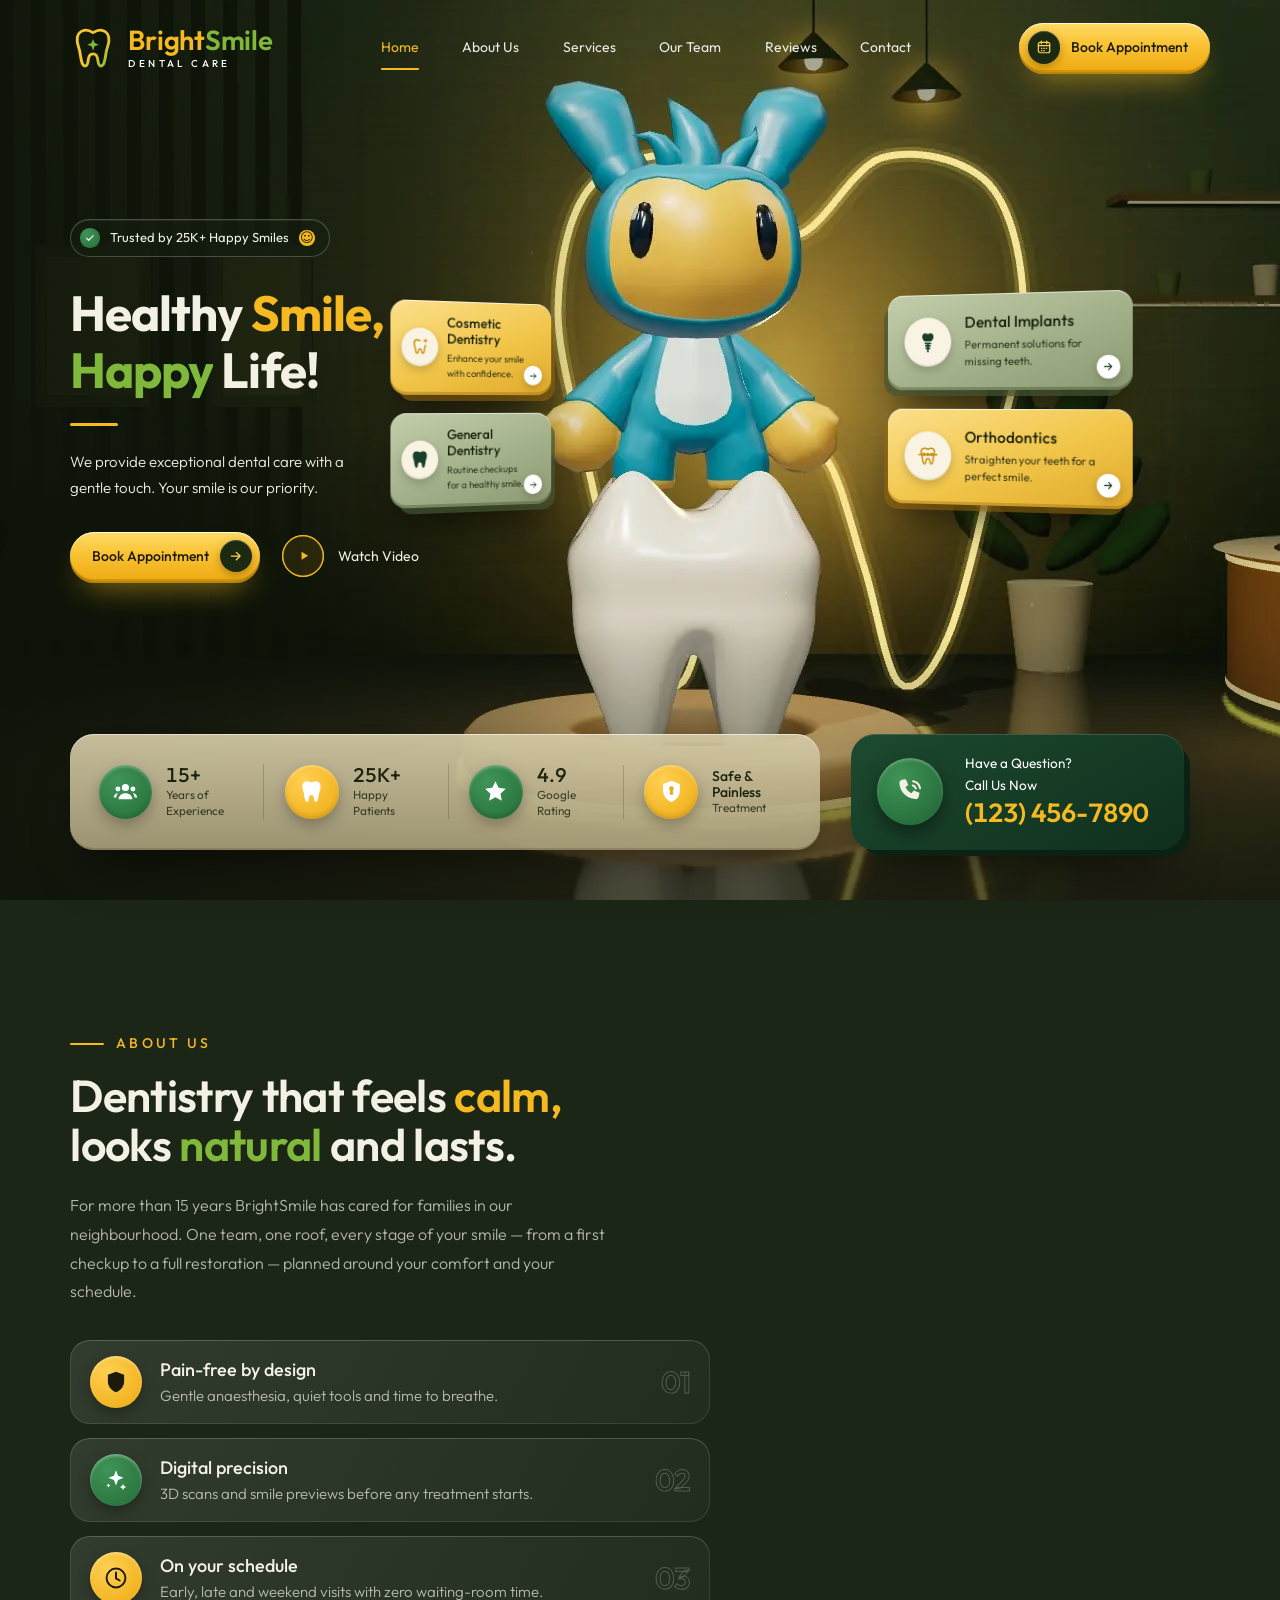
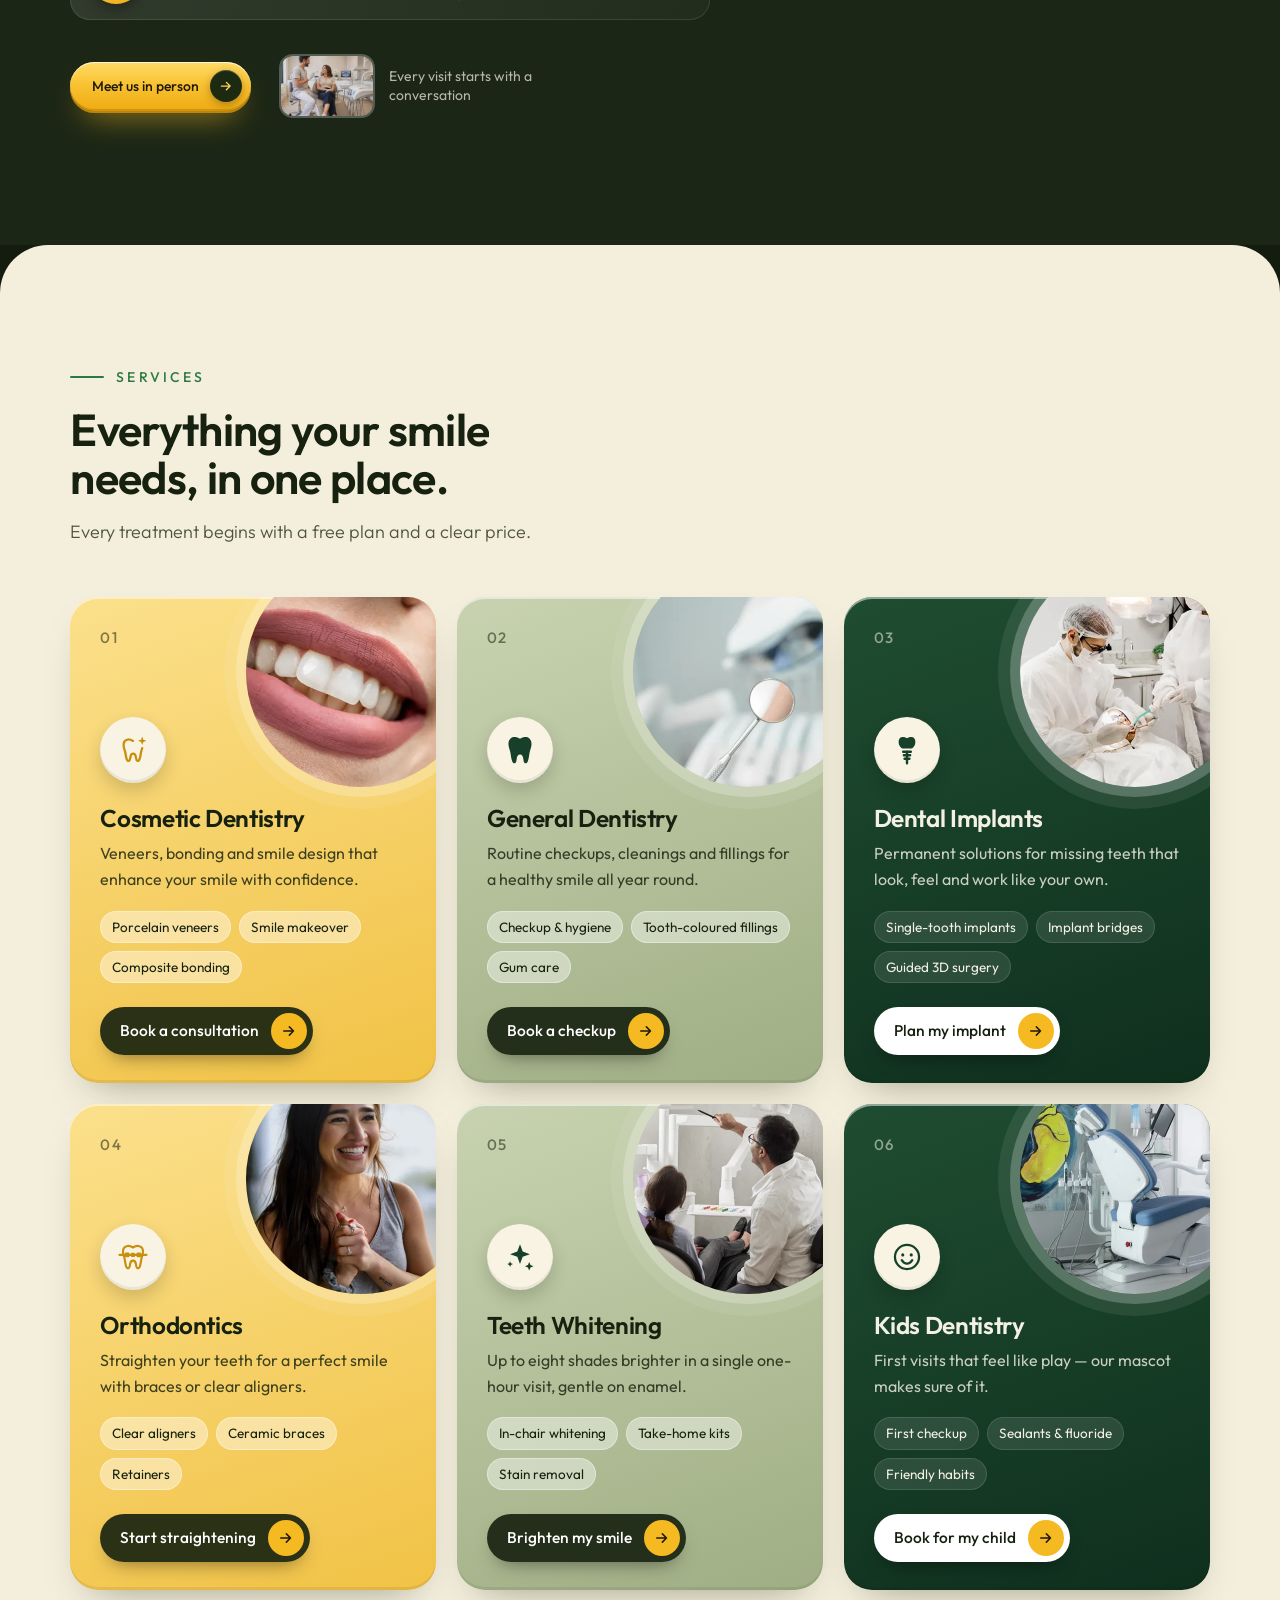
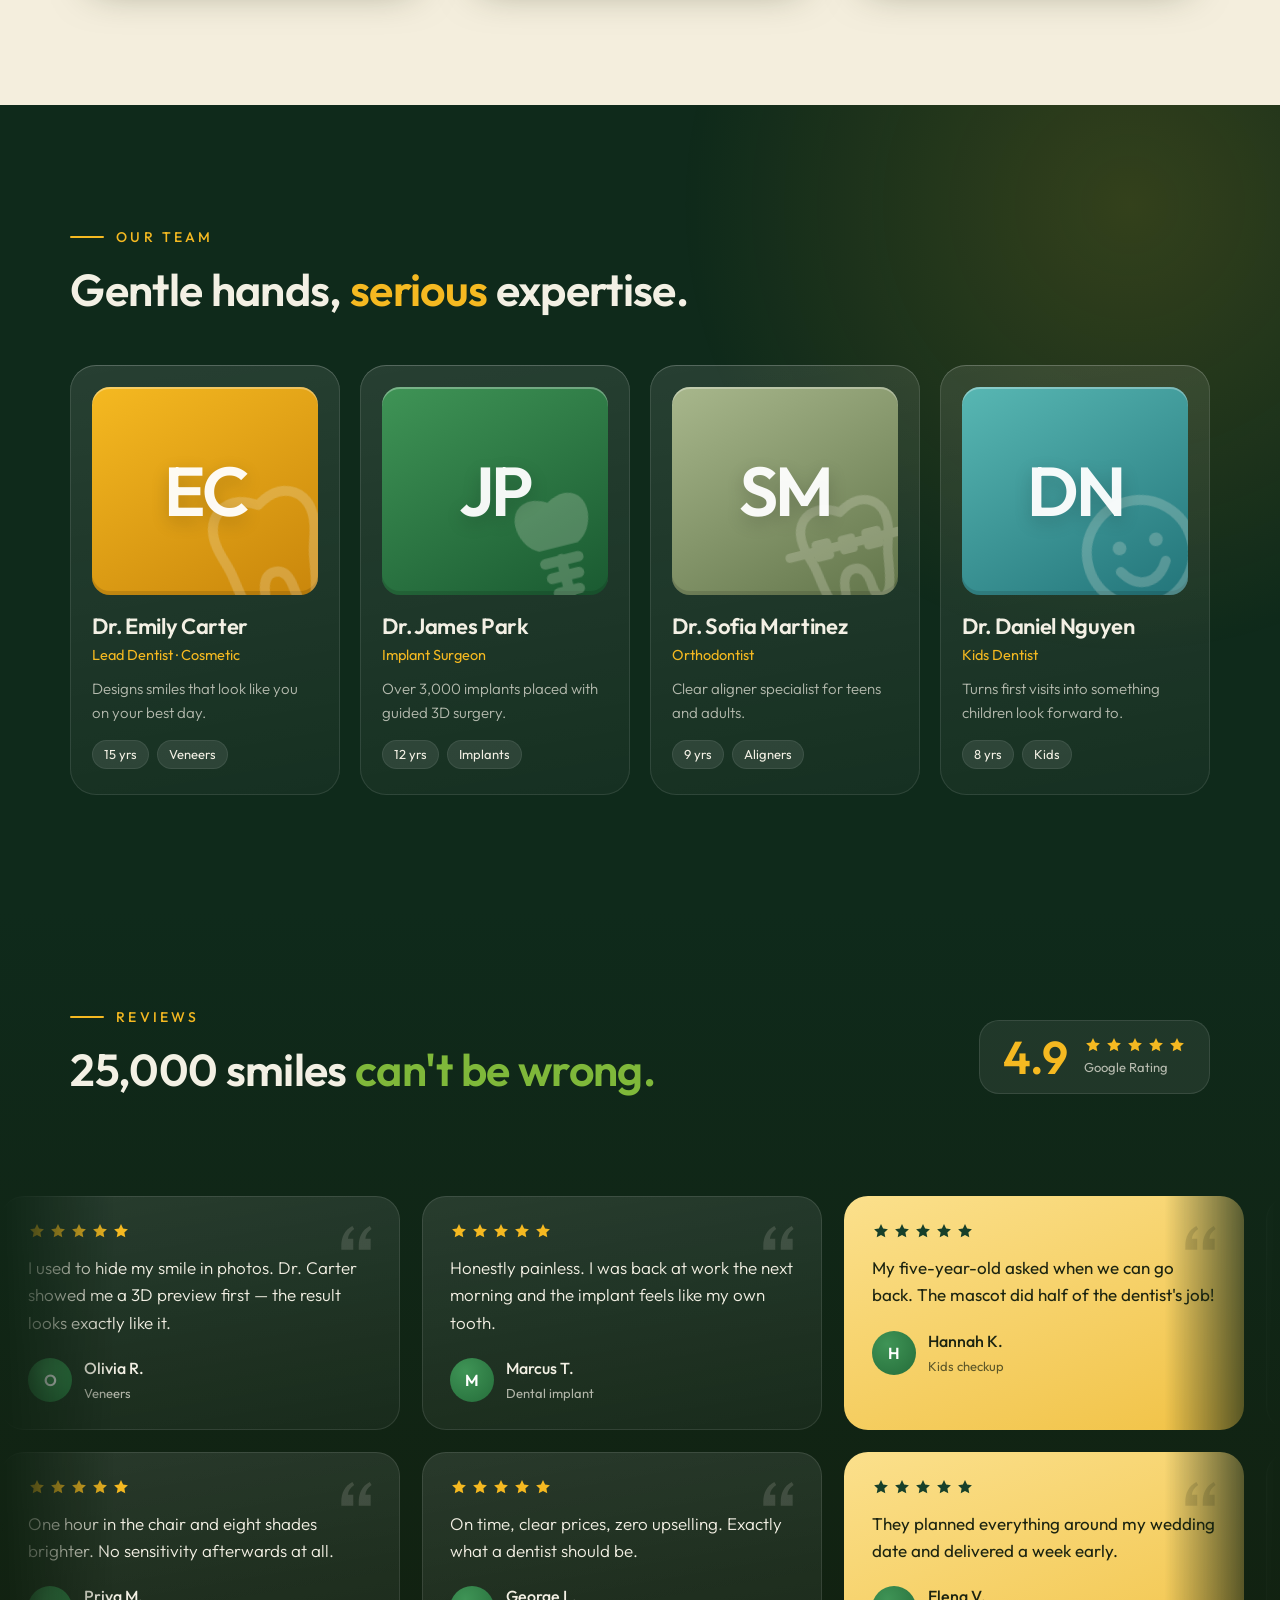
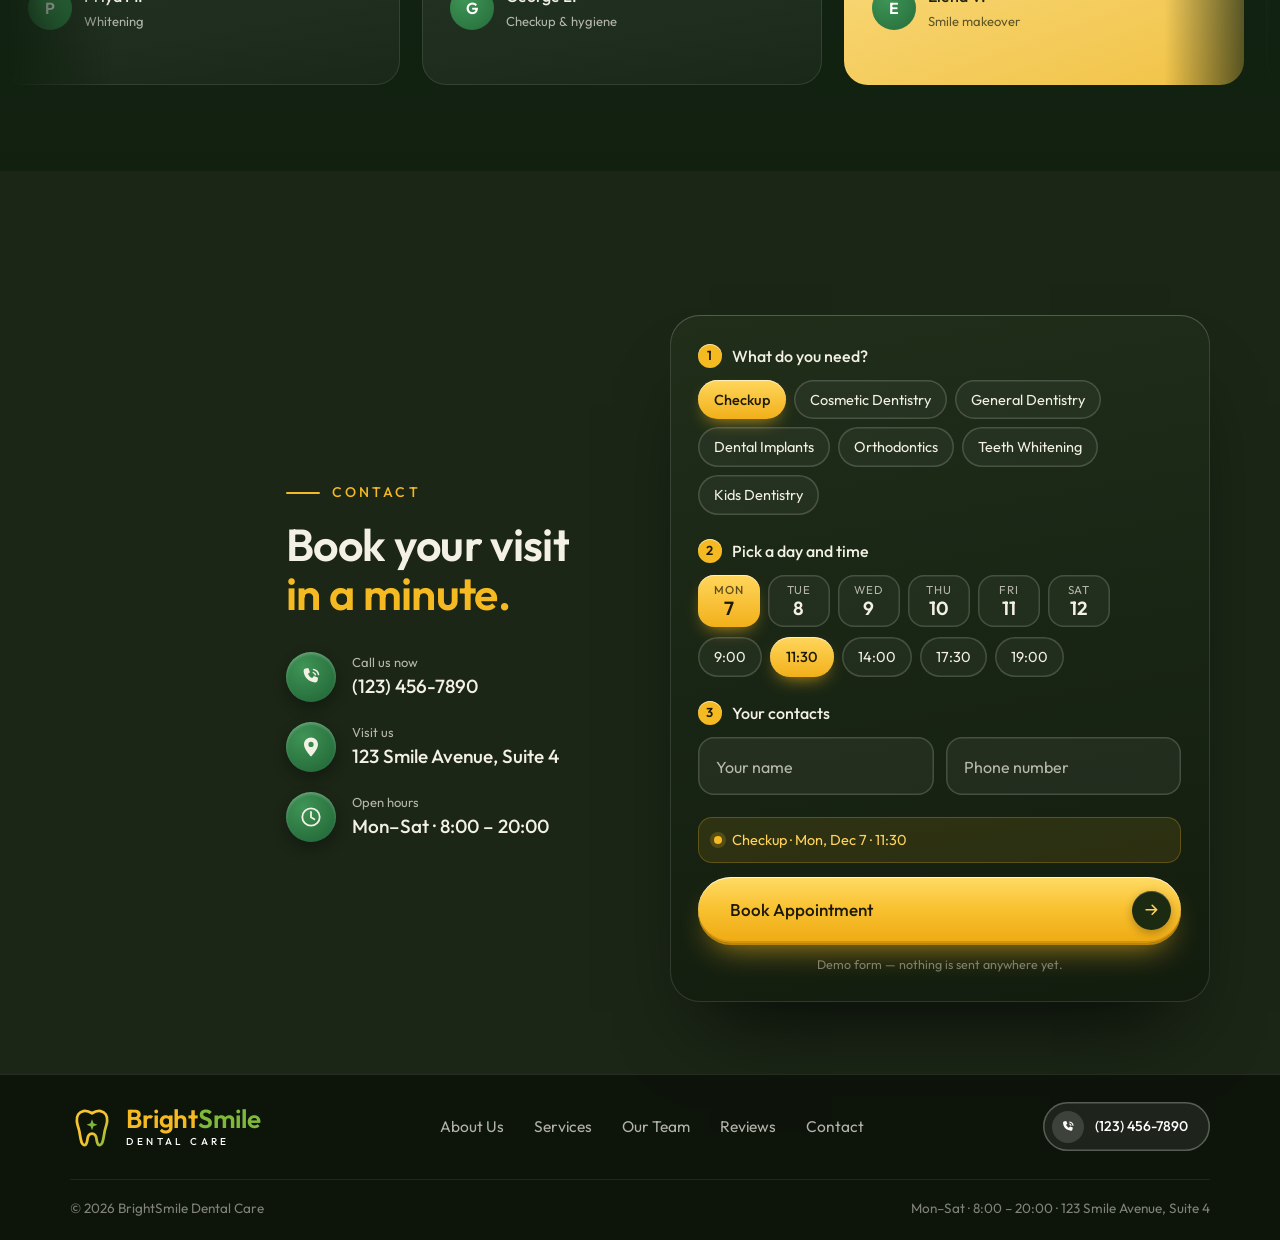
==== brightsmile/index.html @ 7fac9754 "Сайт-концепт стоматологии BrightSmile: 3D-сцена с персонажем, шесть разделов и демо-запись Co-Author" ====
<!doctype html>
<html lang="en">
<head>
<meta charset="utf-8">
<meta name="viewport" content="width=device-width, initial-scale=1">
<title>BrightSmile Dental Care — Healthy Smile, Happy Life</title>
<meta name="description" content="BrightSmile Dental Care — gentle, modern dentistry. Cosmetic and general dentistry, implants and orthodontics. Book your appointment today.">
<meta name="theme-color" content="#141c10">
<meta name="robots" content="noindex, nofollow">
<link rel="icon" href="data:image/svg+xml,%3Csvg xmlns='http://www.w3.org/2000/svg' viewBox='0 0 48 48'%3E%3Crect width='48' height='48' rx='12' fill='%2317402a'/%3E%3Cpath d='M24 13c-2.400-1.500-4.900-2.200-7-1.800-3.700.700-5.800 3.900-5.300 8.500.3 3 1.300 5 1.900 7.800.6 3 .8 5.800 1.800 9 .6 1.800 2 3 3.200 2.400 1.300-.600 1.500-2.700 1.800-5 .300-2.400 1.200-4.300 3.600-4.300s3.300 1.900 3.600 4.300c.3 2.300.5 4.400 1.800 5 1.200.6 2.600-.6 3.200-2.400 1-3.200 1.200-6 1.800-9 .6-2.800 1.600-4.800 1.900-7.800.5-4.600-1.600-7.800-5.300-8.500-2.100-.4-4.600.3-7 1.800z' fill='%23f5b921'/%3E%3C/svg%3E">
<link rel="preload" href="fonts/outfit-latin.woff2" as="font" type="font/woff2" crossorigin>
<link rel="stylesheet" href="css/style.css">
<script type="importmap">
{ "imports": {
  "three": "./vendor/three/three.module.min.js",
  "three/addons/": "./vendor/three/addons/"
} }
</script>
<link rel="modulepreload" href="vendor/three/three.module.min.js">
<link rel="modulepreload" href="vendor/three/addons/loaders/GLTFLoader.js">
<link rel="modulepreload" href="vendor/three/addons/utils/BufferGeometryUtils.js">
<link rel="modulepreload" href="vendor/three/addons/environments/RoomEnvironment.js">
<link rel="preload" href="models/mascot.glb" as="fetch" crossorigin>
</head>
<body>

<svg width="0" height="0" style="position:absolute" aria-hidden="true">
  <defs>
    <symbol id="i-tooth" viewBox="0 0 24 24"><path d="M12 4.1c-1.6-1-3.2-1.5-4.6-1.2C5 3.4 3.6 5.5 3.9 8.5c.2 2 .9 3.3 1.3 5.2.4 2 .5 3.9 1.2 6 .4 1.2 1.3 2 2.1 1.6.9-.4 1-1.8 1.2-3.3.2-1.6.8-2.9 2.3-2.9s2.1 1.3 2.3 2.9c.2 1.5.3 2.9 1.2 3.3.8.4 1.7-.4 2.1-1.6.7-2.1.8-4 1.2-6 .4-1.9 1.1-3.2 1.3-5.2.3-3-1.1-5.1-3.5-5.6-1.4-.3-3 .2-4.6 1.2z" fill="none" stroke="currentColor" stroke-width="1.6" stroke-linejoin="round"/></symbol>
    <symbol id="i-tooth-fill" viewBox="0 0 24 24"><path d="M12 4.1c-1.6-1-3.2-1.5-4.6-1.2C5 3.4 3.6 5.5 3.9 8.5c.2 2 .9 3.3 1.3 5.2.4 2 .5 3.9 1.2 6 .4 1.2 1.3 2 2.1 1.6.9-.4 1-1.8 1.2-3.3.2-1.6.8-2.9 2.3-2.9s2.1 1.3 2.3 2.9c.2 1.5.3 2.9 1.2 3.3.8.4 1.7-.4 2.1-1.6.7-2.1.8-4 1.2-6 .4-1.9 1.1-3.2 1.3-5.2.3-3-1.1-5.1-3.5-5.6-1.4-.3-3 .2-4.6 1.2z" fill="currentColor"/></symbol>
    <symbol id="i-sparkle" viewBox="0 0 24 24"><path d="M12 5.6c-1.3-.8-2.6-1.2-3.8-1C6.300 5 5.100 6.700 5.400 9.200c.2 1.600.7 2.700 1.100 4.200.3 1.600.4 3.200 1 4.900.3 1 1 1.600 1.700 1.300.7-.3.8-1.500 1-2.700.2-1.300.7-2.400 1.900-2.400s1.700 1.100 1.900 2.400c.2 1.200.3 2.400 1 2.700.7.3 1.400-.3 1.700-1.300.6-1.700.7-3.300 1-4.900.2-1 .5-1.800.8-2.700" fill="none" stroke="currentColor" stroke-width="1.6" stroke-linecap="round" stroke-linejoin="round"/><path d="M18.500 2.500l.8 2.200 2.200.8-2.200.8-.8 2.200-.8-2.200-2.200-.8 2.200-.8z" fill="currentColor"/></symbol>
    <symbol id="i-implant" viewBox="0 0 24 24"><path d="M12 3.700c-1.200-.7-2.400-1-3.400-.8-1.700.3-2.700 1.800-2.500 3.900.2 1.900 1.300 3.500 2.700 4.200h6.400c1.400-.7 2.500-2.300 2.700-4.200.2-2.100-.8-3.600-2.500-3.900-1-.2-2.200.1-3.400.8z" fill="currentColor"/><path d="M9.300 13.200h5.400M9.800 15.700h4.400M10.300 18.200h3.400M12 13v8.300" fill="none" stroke="currentColor" stroke-width="1.700" stroke-linecap="round"/></symbol>
    <symbol id="i-braces" viewBox="0 0 24 24"><path d="M12 5.300c-1.400-.9-2.800-1.300-4-1.100-2.100.4-3.300 2.200-3 4.800.2 1.700.8 2.800 1.100 4.400.3 1.700.4 3.300 1 5.100.3 1 1.100 1.700 1.800 1.400.8-.3.900-1.500 1-2.800.2-1.400.7-2.500 2.100-2.500s1.900 1.100 2.100 2.500c.1 1.300.2 2.500 1 2.800.7.3 1.500-.4 1.800-1.400.6-1.800.7-3.400 1-5.100.3-1.600.9-2.700 1.100-4.400.3-2.600-.9-4.400-3-4.800-1.200-.2-2.600.2-4 1.100z" fill="none" stroke="currentColor" stroke-width="1.500" stroke-linejoin="round"/><path d="M2.500 10.500h19" stroke="currentColor" stroke-width="1.500" stroke-linecap="round"/><rect x="6.300" y="8.800" width="3.200" height="3.400" rx=".7" fill="currentColor"/><rect x="14.500" y="8.800" width="3.200" height="3.400" rx=".7" fill="currentColor"/><rect x="10.600" y="9" width="2.800" height="3" rx=".6" fill="currentColor"/></symbol>
    <symbol id="i-white" viewBox="0 0 24 24"><path d="M12 3l1.900 5.100L19 10l-5.100 1.900L12 17l-1.900-5.100L5 10l5.100-1.900z" fill="currentColor"/><path d="M18.500 15.500l.9 2.100 2.100.9-2.100.9-.9 2.100-.9-2.100-2.100-.9 2.100-.9zM5 15l.6 1.400L7 17l-1.400.6L5 19l-.6-1.400L3 17l1.400-.6z" fill="currentColor"/></symbol>
    <symbol id="i-kid" viewBox="0 0 24 24"><circle cx="12" cy="12" r="8.500" fill="none" stroke="currentColor" stroke-width="1.600"/><circle cx="9" cy="10.500" r="1.100" fill="currentColor"/><circle cx="15" cy="10.500" r="1.100" fill="currentColor"/><path d="M8.300 14.200c1 1.700 2.300 2.500 3.700 2.500s2.700-.8 3.700-2.500" fill="none" stroke="currentColor" stroke-width="1.600" stroke-linecap="round"/></symbol>
    <symbol id="i-arrow" viewBox="0 0 24 24"><path d="M5 12h13M12.500 6.500L18 12l-5.500 5.500" fill="none" stroke="currentColor" stroke-width="2" stroke-linecap="round" stroke-linejoin="round"/></symbol>
    <symbol id="i-cal" viewBox="0 0 24 24"><rect x="3.500" y="5" width="17" height="15.500" rx="3" fill="none" stroke="currentColor" stroke-width="1.800"/><path d="M3.500 9.800h17M8 3v4M16 3v4" stroke="currentColor" stroke-width="1.800" stroke-linecap="round"/><path d="M7.500 13h2v2h-2zM11 13h2v2h-2zM14.500 13h2v2h-2zM7.500 16.300h2v2h-2zM11 16.300h2v2h-2z" fill="currentColor"/></symbol>
    <symbol id="i-play" viewBox="0 0 24 24"><path d="M9 6.500v11l9-5.500z" fill="currentColor"/></symbol>
    <symbol id="i-phone" viewBox="0 0 24 24"><path d="M6.600 3.500l2.700-.5 1.700 4.200-2 1.500c.9 2.100 2.300 3.500 4.300 4.400l1.600-2 4.200 1.700-.5 2.700c-.2 1.200-1.300 2-2.500 1.900C9.600 16.800 5 12.200 4.600 6c-.1-1.200.8-2.300 2-2.500z" fill="currentColor"/><path d="M14.500 4.500c2.600.5 4.500 2.400 5 5M14.300 7.600c1.100.3 1.800 1 2.100 2.100" fill="none" stroke="currentColor" stroke-width="1.500" stroke-linecap="round"/></symbol>
    <symbol id="i-users" viewBox="0 0 24 24"><circle cx="12" cy="8.500" r="3.200" fill="currentColor"/><path d="M5.800 19c.3-3.300 2.900-5.300 6.200-5.300s5.900 2 6.200 5.300z" fill="currentColor"/><circle cx="5.300" cy="9.800" r="2.200" fill="currentColor"/><circle cx="18.700" cy="9.800" r="2.200" fill="currentColor"/><path d="M1.500 17.500c.2-2.300 1.700-3.800 3.900-3.900-.9 1-1.400 2.300-1.600 3.900zM22.500 17.500c-.2-2.300-1.700-3.800-3.900-3.900.9 1 1.400 2.300 1.600 3.900z" fill="currentColor"/></symbol>
    <symbol id="i-star" viewBox="0 0 24 24"><path d="M12 2.800l2.800 5.900 6.400.8-4.700 4.500 1.200 6.400L12 17.300l-5.700 3.100 1.200-6.400L2.800 9.500l6.400-.8z" fill="currentColor"/></symbol>
    <symbol id="i-shield" viewBox="0 0 24 24"><path d="M12 2.500l7.500 2.800v5.900c0 4.600-3 8.400-7.500 10.300-4.500-1.900-7.500-5.700-7.500-10.300V5.300z" fill="currentColor"/><path d="M12 7.300c1.200 0 2.100.9 2.100 2.100 0 .8-.4 1.400-1 1.800l.5 3.800h-3.200l.5-3.800c-.6-.4-1-1-1-1.800 0-1.200.9-2.100 2.100-2.100z" fill="var(--hole,#f5b921)"/></symbol>
    <symbol id="i-check" viewBox="0 0 24 24"><path d="M5 12.500l4.500 4.500L19 7.500" fill="none" stroke="currentColor" stroke-width="2.400" stroke-linecap="round" stroke-linejoin="round"/></symbol>
    <symbol id="i-pin" viewBox="0 0 24 24"><path d="M12 2.500c-3.900 0-7 3-7 6.900 0 5 7 12.100 7 12.100s7-7.100 7-12.100c0-3.900-3.100-6.900-7-6.900zm0 9.500a2.600 2.600 0 110-5.200 2.600 2.600 0 010 5.200z" fill="currentColor"/></symbol>
    <symbol id="i-clock" viewBox="0 0 24 24"><circle cx="12" cy="12" r="8.700" fill="none" stroke="currentColor" stroke-width="1.800"/><path d="M12 7v5.300l3.400 2" fill="none" stroke="currentColor" stroke-width="1.800" stroke-linecap="round"/></symbol>
    <symbol id="i-up" viewBox="0 0 24 24"><path d="M12 19V6M6.500 11.500L12 6l5.500 5.500" fill="none" stroke="currentColor" stroke-width="2" stroke-linecap="round" stroke-linejoin="round"/></symbol>
    <symbol id="i-quote" viewBox="0 0 24 24"><path d="M4 17.500c0-5 1.800-8.800 6-11l1 1.700c-2.200 1.500-3.200 3.200-3.400 5.300H10.500v6H4zm9.500 0c0-5 1.800-8.800 6-11l1 1.700c-2.200 1.500-3.200 3.200-3.400 5.300H20v6h-6.500z" fill="currentColor"/></symbol>
  </defs>
</svg>

<div class="progress" id="progress" aria-hidden="true"></div>
<canvas id="stage" aria-hidden="true"></canvas>
<div class="veil" aria-hidden="true"></div>
<div class="loader" id="loader" aria-hidden="true"><i></i><span>Loading 3D scene</span></div>
<div class="bubble" id="bubble" role="status" hidden></div>

<header class="nav" id="nav">
  <a class="logo" href="#home" aria-label="BrightSmile Dental Care">
    <svg class="logo-mark" viewBox="0 0 48 48" aria-hidden="true">
      <defs><linearGradient id="lg" x1="0" y1="0" x2="1" y2="1"><stop offset="0" stop-color="#f7c531"/><stop offset=".55" stop-color="#f7c531"/><stop offset="1" stop-color="#7fb83a"/></linearGradient></defs>
      <path d="M24 9c-3.200-2-6.500-3-9.400-2.400C9.700 7.600 6.900 11.800 7.500 17.900c.4 4 1.800 6.600 2.600 10.400.8 4 1 7.800 2.400 12 .8 2.400 2.600 4 4.200 3.200 1.800-.8 2-3.600 2.400-6.600.4-3.200 1.600-5.800 4.900-5.800s4.500 2.600 4.900 5.800c.4 3 .6 5.800 2.400 6.600 1.600.8 3.400-.8 4.200-3.200 1.400-4.200 1.600-8 2.400-12 .8-3.800 2.200-6.400 2.600-10.400.6-6.100-2.200-10.300-7.100-11.300C30.500 6 27.200 7 24 9z" fill="none" stroke="url(#lg)" stroke-width="3" stroke-linejoin="round"/>
      <path d="M24 15.500l1.600 4.400 4.400 1.600-4.400 1.600L24 27.500l-1.600-4.400-4.400-1.600 4.400-1.600z" fill="#7fb83a"/>
    </svg>
    <span class="logo-text"><b><i>Bright</i>Smile</b><small>Dental Care</small></span>
  </a>
  <nav class="links" id="links" aria-label="Main">
    <a href="#home" class="on">Home</a>
    <a href="#about">About Us</a>
    <a href="#services">Services</a>
    <a href="#team">Our Team</a>
    <a href="#reviews">Reviews</a>
    <a href="#contact">Contact</a>
  </nav>
  <a class="btn btn-y pre nav-cta" href="#contact"><span class="ic"><svg><use href="#i-cal"/></svg></span><span class="lb">Book Appointment</span></a>
  <button class="burger" id="burger" aria-label="Menu"><i></i><i></i></button>
</header>

<main>
<!-- ───────────── HERO ───────────── -->
<section class="hero" id="home" data-grab>
  <div class="hero-copy">
    <div class="trust in"><span class="tick"><svg><use href="#i-check"/></svg></span>Trusted by 25K+ Happy Smiles <span class="smiley">☺</span></div>
    <h1 class="split"><span>Healthy <em class="y">Smile,</em></span><span><em class="g">Happy</em> Life!</span></h1>
    <i class="dash in"></i>
    <p class="lead in">We provide exceptional dental care with a gentle touch. Your smile is our priority.</p>
    <div class="cta in">
      <a class="btn btn-y" href="#contact"><span class="lb">Book Appointment</span><span class="ic arr"><svg><use href="#i-arrow"/></svg></span></a>
      <button class="watch" id="watch" type="button">
        <span class="ring"><svg class="prog" viewBox="0 0 48 48"><circle cx="24" cy="24" r="22"/></svg><svg class="pl"><use href="#i-play"/></svg></span>
        <span class="wl" data-idle="Watch Video" data-live="Flying around…">Watch Video</span>
      </button>
    </div>
  </div>

  <div class="cards cards-l">
    <a class="svc svc-y" href="#services" style="--d:.0s">
      <span class="ico"><svg><use href="#i-sparkle"/></svg></span>
      <span class="tx"><b>Cosmetic Dentistry</b><small>Enhance your smile with confidence.</small></span>
      <span class="go"><svg><use href="#i-arrow"/></svg></span>
    </a>
    <a class="svc svc-s" href="#services" style="--d:.9s">
      <span class="ico"><svg><use href="#i-tooth-fill"/></svg></span>
      <span class="tx"><b>General Dentistry</b><small>Routine checkups for a healthy smile.</small></span>
      <span class="go"><svg><use href="#i-arrow"/></svg></span>
    </a>
  </div>
  <div class="cards cards-r">
    <a class="svc svc-s wide" href="#services" style="--d:.4s">
      <span class="ico"><svg><use href="#i-implant"/></svg></span>
      <span class="tx"><b>Dental Implants</b><small>Permanent solutions for missing teeth.</small></span>
      <span class="go"><svg><use href="#i-arrow"/></svg></span>
    </a>
    <a class="svc svc-y wide" href="#services" style="--d:1.3s">
      <span class="ico"><svg><use href="#i-braces"/></svg></span>
      <span class="tx"><b>Orthodontics</b><small>Straighten your teeth for a perfect smile.</small></span>
      <span class="go"><svg><use href="#i-arrow"/></svg></span>
    </a>
  </div>

  <div class="hero-foot">
    <div class="statbar">
      <div class="stat"><span class="sic g"><svg><use href="#i-users"/></svg></span><p><b data-count="15" data-suf="+">15+</b><small>Years of Experience</small></p></div>
      <div class="stat"><span class="sic y"><svg><use href="#i-tooth-fill"/></svg></span><p><b data-count="25" data-suf="K+">25K+</b><small>Happy Patients</small></p></div>
      <div class="stat"><span class="sic g"><svg><use href="#i-star"/></svg></span><p><b data-count="4.9" data-dec="1">4.9</b><small>Google Rating</small></p></div>
      <div class="stat"><span class="sic y"><svg><use href="#i-shield"/></svg></span><p><b class="sm">Safe &amp; Painless</b><small>Treatment</small></p></div>
    </div>
    <a class="callcard" href="tel:+11234567890">
      <span class="ring"><svg><use href="#i-phone"/></svg></span>
      <span><small>Have a Question?<br>Call Us Now</small><b>(123) 456-7890</b></span>
    </a>
  </div>
</section>

<!-- ───────────── ABOUT ───────────── -->
<section class="about" id="about">
  <div class="about-in">
    <p class="eyebrow rv"><i></i>About Us</p>
    <h2 class="rv">Dentistry that feels <em class="y">calm,</em> looks <em class="g">natural</em> and lasts.</h2>
    <p class="rv body">For more than 15 years BrightSmile has cared for families in our neighbourhood. One team, one roof, every stage of your smile — from a first checkup to a full restoration — planned around your comfort and your schedule.</p>
    <ul class="feats">
      <li class="rv"><span><svg><use href="#i-shield"/></svg></span><div><b>Pain-free by design</b><small>Gentle anaesthesia, quiet tools and time to breathe.</small></div><em>01</em></li>
      <li class="rv"><span><svg><use href="#i-white"/></svg></span><div><b>Digital precision</b><small>3D scans and smile previews before any treatment starts.</small></div><em>02</em></li>
      <li class="rv"><span><svg><use href="#i-clock"/></svg></span><div><b>On your schedule</b><small>Early, late and weekend visits with zero waiting-room time.</small></div><em>03</em></li>
    </ul>
    <div class="about-row rv">
      <a class="btn btn-y" href="#contact"><span class="lb">Meet us in person</span><span class="ic arr"><svg><use href="#i-arrow"/></svg></span></a>
      <figure><img src="img/about-thumb.webp" width="120" height="80" alt="Dentist talking with a patient" loading="lazy" decoding="async"><figcaption>Every visit starts with a conversation</figcaption></figure>
    </div>
  </div>
</section>

<!-- ───────────── SERVICES ───────────── -->
<section class="services" id="services">
  <div class="wrap">
    <div class="head">
      <p class="eyebrow dk rv"><i></i>Services</p>
      <h2 class="rv">Everything your smile needs, <em>in one place.</em></h2>
      <p class="rv sub">Every treatment begins with a free plan and a clear price.</p>
    </div>
    <div class="sgrid">
      <article class="scard c-y rv" data-tilt>
        <img class="ph" src="img/svc-cosmetic.webp" width="230" height="230" alt="" loading="lazy" decoding="async">
        <span class="num">01</span><span class="ico"><svg><use href="#i-sparkle"/></svg></span>
        <h3>Cosmetic Dentistry</h3><p>Veneers, bonding and smile design that enhance your smile with confidence.</p>
        <ul><li>Porcelain veneers</li><li>Smile makeover</li><li>Composite bonding</li></ul>
        <a class="more" href="#contact" data-pick="Cosmetic Dentistry"><span>Book a consultation</span><i><svg><use href="#i-arrow"/></svg></i></a>
      </article>
      <article class="scard c-g rv" data-tilt>
        <img class="ph" src="img/svc-general.webp" width="230" height="230" alt="" loading="lazy" decoding="async">
        <span class="num">02</span><span class="ico"><svg><use href="#i-tooth-fill"/></svg></span>
        <h3>General Dentistry</h3><p>Routine checkups, cleanings and fillings for a healthy smile all year round.</p>
        <ul><li>Checkup &amp; hygiene</li><li>Tooth-coloured fillings</li><li>Gum care</li></ul>
        <a class="more" href="#contact" data-pick="General Dentistry"><span>Book a checkup</span><i><svg><use href="#i-arrow"/></svg></i></a>
      </article>
      <article class="scard c-d rv" data-tilt>
        <img class="ph" src="img/svc-implants.webp" width="230" height="230" alt="" loading="lazy" decoding="async">
        <span class="num">03</span><span class="ico"><svg><use href="#i-implant"/></svg></span>
        <h3>Dental Implants</h3><p>Permanent solutions for missing teeth that look, feel and work like your own.</p>
        <ul><li>Single-tooth implants</li><li>Implant bridges</li><li>Guided 3D surgery</li></ul>
        <a class="more" href="#contact" data-pick="Dental Implants"><span>Plan my implant</span><i><svg><use href="#i-arrow"/></svg></i></a>
      </article>
      <article class="scard c-y rv" data-tilt>
        <img class="ph" src="img/svc-ortho.webp" width="230" height="230" alt="" loading="lazy" decoding="async">
        <span class="num">04</span><span class="ico"><svg><use href="#i-braces"/></svg></span>
        <h3>Orthodontics</h3><p>Straighten your teeth for a perfect smile with braces or clear aligners.</p>
        <ul><li>Clear aligners</li><li>Ceramic braces</li><li>Retainers</li></ul>
        <a class="more" href="#contact" data-pick="Orthodontics"><span>Start straightening</span><i><svg><use href="#i-arrow"/></svg></i></a>
      </article>
      <article class="scard c-g rv" data-tilt>
        <img class="ph" src="img/svc-whitening.webp" width="230" height="230" alt="" loading="lazy" decoding="async">
        <span class="num">05</span><span class="ico"><svg><use href="#i-white"/></svg></span>
        <h3>Teeth Whitening</h3><p>Up to eight shades brighter in a single one-hour visit, gentle on enamel.</p>
        <ul><li>In-chair whitening</li><li>Take-home kits</li><li>Stain removal</li></ul>
        <a class="more" href="#contact" data-pick="Teeth Whitening"><span>Brighten my smile</span><i><svg><use href="#i-arrow"/></svg></i></a>
      </article>
      <article class="scard c-d rv" data-tilt>
        <img class="ph" src="img/svc-kids.webp" width="230" height="230" alt="" loading="lazy" decoding="async">
        <span class="num">06</span><span class="ico"><svg><use href="#i-kid"/></svg></span>
        <h3>Kids Dentistry</h3><p>First visits that feel like play — our mascot makes sure of it.</p>
        <ul><li>First checkup</li><li>Sealants &amp; fluoride</li><li>Friendly habits</li></ul>
        <a class="more" href="#contact" data-pick="Kids Dentistry"><span>Book for my child</span><i><svg><use href="#i-arrow"/></svg></i></a>
      </article>
    </div>
  </div>
</section>

<!-- ───────────── TEAM ───────────── -->
<section class="team" id="team">
  <div class="wrap">
    <div class="head lt">
      <p class="eyebrow rv"><i></i>Our Team</p>
      <h2 class="rv">Gentle hands, <em class="y">serious</em> expertise.</h2>
    </div>
    <div class="tgrid">
      <article class="doc rv" data-tilt><div class="av a1"><span>EC</span><svg><use href="#i-tooth"/></svg></div><a class="mini" href="#contact" data-pick="Cosmetic Dentistry" aria-label="Book with Dr. Emily Carter"><svg><use href="#i-arrow"/></svg></a><h3>Dr. Emily Carter</h3><p class="role">Lead Dentist · Cosmetic</p><p class="bio">Designs smiles that look like you on your best day.</p><div class="tags"><span>15 yrs</span><span>Veneers</span></div></article>
      <article class="doc rv" data-tilt><div class="av a2"><span>JP</span><svg><use href="#i-implant"/></svg></div><a class="mini" href="#contact" data-pick="Dental Implants" aria-label="Book with Dr. James Park"><svg><use href="#i-arrow"/></svg></a><h3>Dr. James Park</h3><p class="role">Implant Surgeon</p><p class="bio">Over 3,000 implants placed with guided 3D surgery.</p><div class="tags"><span>12 yrs</span><span>Implants</span></div></article>
      <article class="doc rv" data-tilt><div class="av a3"><span>SM</span><svg><use href="#i-braces"/></svg></div><a class="mini" href="#contact" data-pick="Orthodontics" aria-label="Book with Dr. Sofia Martinez"><svg><use href="#i-arrow"/></svg></a><h3>Dr. Sofia Martinez</h3><p class="role">Orthodontist</p><p class="bio">Clear aligner specialist for teens and adults.</p><div class="tags"><span>9 yrs</span><span>Aligners</span></div></article>
      <article class="doc rv" data-tilt><div class="av a4"><span>DN</span><svg><use href="#i-kid"/></svg></div><a class="mini" href="#contact" data-pick="Kids Dentistry" aria-label="Book with Dr. Daniel Nguyen"><svg><use href="#i-arrow"/></svg></a><h3>Dr. Daniel Nguyen</h3><p class="role">Kids Dentist</p><p class="bio">Turns first visits into something children look forward to.</p><div class="tags"><span>8 yrs</span><span>Kids</span></div></article>
    </div>
  </div>
</section>

<!-- ───────────── REVIEWS ───────────── -->
<section class="reviews" id="reviews">
  <div class="wrap">
    <div class="head lt row">
      <div><p class="eyebrow rv"><i></i>Reviews</p><h2 class="rv">25,000 smiles <em class="g">can't be wrong.</em></h2></div>
      <div class="score rv"><b>4.9</b><div><span class="stars"><svg><use href="#i-star"/></svg><svg><use href="#i-star"/></svg><svg><use href="#i-star"/></svg><svg><use href="#i-star"/></svg><svg><use href="#i-star"/></svg></span><small>Google Rating</small></div></div>
    </div>
  </div>
  <div class="marq-wrap">
    <div class="marq" id="marq"></div>
    <div class="marq rev" id="marq2"></div>
  </div>
</section>

<!-- ───────────── CONTACT / BOOKING ───────────── -->
<section class="book" id="contact">
  <div class="book-in">
    <div class="book-copy">
      <p class="eyebrow rv"><i></i>Contact</p>
      <h2 class="rv">Book your visit <em class="y">in a minute.</em></h2>
      <ul class="info rv">
        <li><span><svg><use href="#i-phone"/></svg></span><div><small>Call us now</small><a href="tel:+11234567890"><b>(123) 456-7890</b></a></div></li>
        <li><span><svg><use href="#i-pin"/></svg></span><div><small>Visit us</small><b>123 Smile Avenue, Suite 4</b></div></li>
        <li><span><svg><use href="#i-clock"/></svg></span><div><small>Open hours</small><b>Mon–Sat · 8:00 – 20:00</b></div></li>
      </ul>
    </div>
    <form class="form rv" id="form" novalidate>
      <div class="step">
        <p class="lbl"><i>1</i>What do you need?</p>
        <div class="chips" data-name="service">
          <button type="button" class="on">Checkup</button><button type="button">Cosmetic Dentistry</button><button type="button">General Dentistry</button><button type="button">Dental Implants</button><button type="button">Orthodontics</button><button type="button">Teeth Whitening</button><button type="button">Kids Dentistry</button>
        </div>
      </div>
      <div class="step">
        <p class="lbl"><i>2</i>Pick a day and time</p>
        <div class="chips days" data-name="day" id="days"></div>
        <div class="chips" data-name="time"><button type="button">9:00</button><button type="button" class="on">11:30</button><button type="button">14:00</button><button type="button">17:30</button><button type="button">19:00</button></div>
      </div>
      <div class="step">
        <p class="lbl"><i>3</i>Your contacts</p>
        <div class="fields">
          <label><input name="name" type="text" placeholder=" " autocomplete="name" required><span>Your name</span></label>
          <label><input name="phone" type="tel" placeholder=" " autocomplete="tel" required><span>Phone number</span></label>
        </div>
      </div>
      <p class="sum" id="sum" aria-live="polite"></p>
      <button class="btn btn-y big" type="submit"><span class="lb">Book Appointment</span><span class="ic arr"><svg><use href="#i-arrow"/></svg></span></button>
      <p class="fine">Demo form — nothing is sent anywhere yet.</p>
      <div class="done" id="done" hidden>
        <span class="okmark"><svg><use href="#i-check"/></svg></span>
        <h3>You're booked!</h3>
        <p id="doneText"></p>
        <button type="button" class="btn btn-o plain" id="again">Book another visit</button>
      </div>
    </form>
  </div>
  <footer class="foot">
    <div class="foot-top">
      <a class="logo" href="#home" aria-label="BrightSmile Dental Care">
        <svg class="logo-mark" viewBox="0 0 48 48" aria-hidden="true">
      <defs><linearGradient id="lg2" x1="0" y1="0" x2="1" y2="1"><stop offset="0" stop-color="#f7c531"/><stop offset=".55" stop-color="#f7c531"/><stop offset="1" stop-color="#7fb83a"/></linearGradient></defs>
      <path d="M24 9c-3.200-2-6.500-3-9.400-2.400C9.700 7.600 6.900 11.800 7.500 17.900c.4 4 1.800 6.600 2.600 10.400.8 4 1 7.800 2.400 12 .8 2.400 2.600 4 4.200 3.200 1.800-.8 2-3.600 2.400-6.600.4-3.200 1.600-5.800 4.900-5.800s4.500 2.600 4.900 5.800c.4 3 .6 5.800 2.400 6.600 1.600.8 3.400-.8 4.200-3.200 1.400-4.200 1.600-8 2.400-12 .8-3.800 2.200-6.400 2.600-10.400.6-6.100-2.200-10.300-7.100-11.300C30.500 6 27.200 7 24 9z" fill="none" stroke="url(#lg2)" stroke-width="3" stroke-linejoin="round"/>
      <path d="M24 15.500l1.600 4.400 4.400 1.600-4.400 1.600L24 27.500l-1.600-4.400-4.400-1.600 4.400-1.600z" fill="#7fb83a"/>
    </svg>
        <span class="logo-text"><b><i>Bright</i>Smile</b><small>Dental Care</small></span>
      </a>
      <nav aria-label="Footer"><a href="#about">About Us</a><a href="#services">Services</a><a href="#team">Our Team</a><a href="#reviews">Reviews</a><a href="#contact">Contact</a></nav>
      <a class="btn btn-o pre" href="tel:+11234567890"><span class="ic"><svg><use href="#i-phone"/></svg></span><span class="lb">(123) 456-7890</span></a>
    </div>
    <div class="foot-bot">
      <span>© 2026 BrightSmile Dental Care</span>
      <span>Mon–Sat · 8:00 – 20:00 · 123 Smile Avenue, Suite 4</span>
    </div>
  </footer>
</section>
</main>

<button class="fab" id="fab" type="button" aria-label="Back to top"><svg><use href="#i-up"/></svg></button>

<script type="module" src="js/app.js"></script>
<script type="module" src="js/scene.js"></script>
</body>
</html>
---- brightsmile/css/style.css ----
/* BrightSmile Dental Care */
@font-face { font-family: 'Outfit'; font-style: normal; font-weight: 300 700; font-display: swap; src: url(../fonts/outfit-latin.woff2) format('woff2'); }
:root {
  --bg: #141c10; --bg2: #1b2616; --deep: #0f2a1b; --forest: #17402a;
  --y: #f5b921; --y2: #ffd35a; --g: #7fb83a; --cream: #f4eedd; --ink: #16210f;
  --txt: #f3f0e4; --mut: rgba(243, 240, 228, .72);
  --pad: clamp(20px, 5.5vw, 96px);
  --ease: cubic-bezier(.2, .8, .2, 1);
  --spring: cubic-bezier(.3, 1.5, .5, 1);
}
* { box-sizing: border-box; margin: 0; }
html { overflow-x: clip; scroll-behavior: smooth; -webkit-text-size-adjust: 100%; scrollbar-color: #4c5a36 #10160c; }
body { font-family: 'Outfit', system-ui, sans-serif; background: var(--bg); color: var(--txt); line-height: 1.5; overflow-x: hidden; position: relative; -webkit-font-smoothing: antialiased; }
::-webkit-scrollbar { width: 11px; }
::-webkit-scrollbar-track { background: #10160c; }
::-webkit-scrollbar-thumb { background: #4c5a36; border-radius: 9px; border: 3px solid #10160c; }
::-webkit-scrollbar-thumb:hover { background: var(--y); }
a { color: inherit; text-decoration: none; }
button { font: inherit; color: inherit; background: none; border: 0; cursor: pointer; }
img { display: block; max-width: 100%; }
svg { width: 1em; height: 1em; flex: none; }
em { font-style: normal; }
.y { color: var(--y); } .g { color: var(--g); }
h1, h2, h3 { font-weight: 600; line-height: 1.08; letter-spacing: -.015em; }
h2 { font-size: clamp(32px, 3.5vw, 60px); text-wrap: balance; }
::selection { background: var(--y); color: var(--ink); }
:focus-visible { outline: 2px solid var(--y2); outline-offset: 3px; border-radius: 6px; }

/* ── сцена ── */
#stage { position: fixed; inset: 0; width: 100%; height: 100%; z-index: 0; display: block; background: radial-gradient(120% 90% at 55% 45%, #3a4426 0%, #1b2415 55%, #10160c 100%); opacity: 0; transition: opacity 1.1s ease; }
.gl-ready #stage { opacity: 1; }
.veil { position: fixed; inset: 0; z-index: 0; pointer-events: none; background: radial-gradient(130% 100% at 50% 45%, transparent 55%, rgba(8, 12, 6, .55) 100%); }
main { position: relative; z-index: 1; }
/* без WebGL: готовый кадр сцены вместо холста */
.no-gl #stage, .no-gl .veil { display: none; }
.no-gl .hero { background: #141c10 url(../img/hero-poster.webp) center / cover no-repeat; }
.no-gl .about, .no-gl .book { background: var(--bg2); }
.no-gl .about::before, .no-gl .book::before { display: none; }

.progress { position: fixed; left: 0; top: 0; right: 0; height: 3px; z-index: 40; background: linear-gradient(90deg, var(--g), var(--y)); transform: scaleX(var(--p, 0)); transform-origin: left; pointer-events: none; }
.loader { position: fixed; left: 52%; top: 50%; z-index: 2; transform: translate(-50%, -50%); display: flex; flex-direction: column; align-items: center; gap: 14px; font-size: 12px; letter-spacing: .2em; text-transform: uppercase; color: rgba(255, 255, 255, .55); pointer-events: none; transition: opacity .5s, visibility .5s; }
.loader i { width: 46px; height: 46px; border-radius: 50%; border: 2px solid rgba(255, 255, 255, .14); border-top-color: var(--y); animation: spin .9s linear infinite; }
.gl-ready .loader, .no-gl .loader { opacity: 0; visibility: hidden; }
.gl-ready .loader i, .no-gl .loader i { animation: none; }
@keyframes spin { to { transform: rotate(360deg); } }

/* ── кнопки ── */
.btn { --bx: 0px; --by: 0px; position: relative; display: inline-flex; align-items: center; gap: .8em; height: 3.5em; padding: 0 .6em 0 1.55em; border-radius: 99px; font-weight: 500; font-size: clamp(14px, 1vw, 17px); white-space: nowrap; isolation: isolate; overflow: hidden; cursor: pointer; transform: translate3d(var(--bx), var(--by), 0); transition: transform .45s var(--ease), box-shadow .35s, background .3s, color .3s; -webkit-tap-highlight-color: transparent; user-select: none; -webkit-user-select: none; }
.btn.pre { padding: 0 1.55em 0 .6em; }
.btn.plain { padding: 0 1.7em; }
.btn .ic { width: 2.3em; height: 2.3em; border-radius: 50%; display: grid; place-items: center; flex: none; transition: transform .5s var(--ease), background .3s, color .3s; }
.btn .ic svg { font-size: 1.15em; }
.btn:hover { transform: translate3d(var(--bx), calc(var(--by) - 3px), 0); }
.btn:active { transform: translate3d(var(--bx), calc(var(--by) + 1px), 0) scale(.97); transition-duration: .12s; }
.btn:hover .ic.arr { transform: rotate(-45deg); }
.btn:focus-visible { outline: 2px solid #fff; outline-offset: 3px; border-radius: 99px; }

.btn-y { color: #1d1a08; background: linear-gradient(180deg, #ffdb66 0%, #f9c232 46%, #eeaa12 100%); box-shadow: inset 0 1px 0 rgba(255, 255, 255, .75), inset 0 -2px 0 rgba(150, 96, 0, .3), 0 2px 0 #b9850a, 0 16px 32px -14px rgba(245, 185, 33, .75); }
.btn-y::before { content: ''; position: absolute; inset: 0; z-index: -1; background: linear-gradient(105deg, transparent 32%, rgba(255, 255, 255, .6) 50%, transparent 68%); transform: translateX(-130%); transition: transform .8s var(--ease); }
.btn-y:hover::before { transform: translateX(130%); }
.btn-y:hover { box-shadow: inset 0 1px 0 rgba(255, 255, 255, .75), inset 0 -2px 0 rgba(150, 96, 0, .3), 0 4px 0 #b9850a, 0 26px 44px -14px rgba(245, 185, 33, .9); }
.btn-y:active { box-shadow: inset 0 2px 5px rgba(120, 76, 0, .45), 0 0 0 #b9850a, 0 8px 18px -12px rgba(245, 185, 33, .7); }
.btn-y .ic { background: #1d2a12; color: var(--y2); box-shadow: inset 0 1px 0 rgba(255, 255, 255, .2), 0 3px 8px rgba(60, 40, 0, .35); }
.btn-y:hover .ic { background: #fff; color: #1d2a12; }

.btn-o { color: #fff; background: rgba(255, 255, 255, .07); box-shadow: inset 0 0 0 1.5px rgba(255, 255, 255, .26); }
.btn-o .ic { background: rgba(255, 255, 255, .14); }
.btn-o:hover { background: #fff; color: var(--ink); box-shadow: inset 0 0 0 1.5px #fff, 0 20px 40px -18px rgba(255, 255, 255, .5); }
.btn-o:hover .ic { background: var(--ink); color: #fff; }

.btn.big { width: 100%; justify-content: space-between; height: 3.9em; font-size: 17px; padding-left: 1.9em; }
.btn.busy { pointer-events: none; }
.btn.busy .ic svg { display: none; }
.btn.busy .ic::after { content: ''; width: 1.1em; height: 1.1em; border-radius: 50%; border: 2px solid rgba(255, 211, 90, .3); border-top-color: var(--y2); animation: spin .7s linear infinite; }

/* ── шапка ── */
.nav { position: fixed; top: 0; left: 0; right: 0; z-index: 30; display: flex; align-items: center; justify-content: space-between; padding: clamp(14px, 1.8vw, 30px) var(--pad); transition: padding .4s var(--ease), background .35s, box-shadow .35s, opacity .8s var(--ease), translate .9s var(--ease); }
.nav.stuck { padding-top: 10px; padding-bottom: 10px; background: rgba(16, 24, 12, .94); box-shadow: 0 1px 0 rgba(255, 255, 255, .07), 0 20px 40px -20px rgba(0, 0, 0, .6); }
.logo { display: flex; align-items: center; gap: 12px; }
.logo-mark { width: clamp(40px, 3.6vw, 60px); height: auto; transition: transform .6s var(--spring); }
.logo:hover .logo-mark { transform: rotate(-10deg) scale(1.08); }
.logo-text { display: flex; flex-direction: column; line-height: 1; }
.logo-text b { font-size: clamp(22px, 2.15vw, 36px); font-weight: 600; color: var(--g); letter-spacing: -.01em; }
.logo-text b i { font-style: normal; color: var(--y); }
.logo-text small { margin-top: .5em; font-size: clamp(9px, .78vw, 13px); letter-spacing: .34em; text-transform: uppercase; color: #fff; font-weight: 500; }
.links { display: flex; gap: clamp(22px, 3.4vw, 58px); font-size: clamp(14px, 1.02vw, 17px); }
.links a { position: relative; padding: 8px 0; color: rgba(255, 255, 255, .9); transition: color .25s; }
.links a::after { content: ''; position: absolute; left: 0; right: 0; bottom: -4px; height: 2px; border-radius: 2px; background: var(--y); transform: scaleX(0); transform-origin: right; transition: transform .4s var(--ease); }
.links a:hover, .links a.on { color: var(--y); }
.links a.on::after, .links a:hover::after { transform: scaleX(1); transform-origin: left; }
.burger { display: none; width: 46px; height: 46px; border-radius: 50%; background: rgba(255, 255, 255, .1); position: relative; }
.burger i { position: absolute; left: 13px; right: 13px; height: 2px; background: #fff; border-radius: 2px; transition: transform .35s var(--ease), top .35s var(--ease); }
.burger i:first-child { top: 18px; } .burger i:last-child { top: 26px; }
.menu-open .burger i:first-child { top: 22px; transform: rotate(45deg); }
.menu-open .burger i:last-child { top: 22px; transform: rotate(-45deg); }

/* ── первый экран ── */
.hero { position: relative; height: 100svh; min-height: 680px; cursor: grab; touch-action: pan-y; user-select: none; -webkit-user-select: none; }
.grabbing .hero { cursor: grabbing; }
.hero::before { content: ''; position: absolute; inset: 0; background: linear-gradient(90deg, rgba(14, 20, 10, .78) 0%, rgba(14, 20, 10, .35) 30%, transparent 48%), linear-gradient(0deg, rgba(14, 20, 10, .6) 0%, transparent 30%); pointer-events: none; }
.hero-copy { position: absolute; left: var(--pad); top: clamp(92px, 14vh, 150px); bottom: calc(clamp(18px, 5.6vh, 60px) + 176px); display: flex; flex-direction: column; justify-content: center; align-items: flex-start; width: min(31vw, 520px); }
.trust { display: inline-flex; align-items: center; gap: 10px; padding: .62em 1.1em .62em .7em; border-radius: 99px; border: 1px solid rgba(255, 255, 255, .22); background: rgba(20, 30, 16, .6); font-size: clamp(13px, 1vw, 17px); box-shadow: inset 0 1px 0 rgba(255, 255, 255, .08); }
.trust .tick { width: 1.5em; height: 1.5em; border-radius: 50%; background: radial-gradient(circle at 35% 30%, #3f9456, #256d3a); display: grid; place-items: center; position: relative; }
.trust .tick::after { content: ''; position: absolute; inset: 0; border-radius: 50%; box-shadow: 0 0 0 0 rgba(63, 148, 86, .6); animation: beat 2.6s ease-out infinite; }
@keyframes beat { 0% { box-shadow: 0 0 0 0 rgba(63, 148, 86, .6); } 70%, 100% { box-shadow: 0 0 0 9px rgba(63, 148, 86, 0); } }
.trust .tick svg { font-size: .9em; }
.trust .smiley { width: 1.2em; height: 1.2em; border-radius: 50%; background: var(--y); color: #1d1a08; display: grid; place-items: center; font-size: 1em; line-height: 1; }
h1 { margin-top: .58em; font-size: clamp(38px, min(3.85vw, 7.3vh), 78px); font-weight: 700; line-height: 1.16; letter-spacing: -.02em; }
h1 > span { display: block; white-space: nowrap; }
.dash { display: block; width: 48px; height: 3px; border-radius: 3px; background: var(--y); margin: clamp(12px, min(1.8vw, 2.7vh), 30px) 0; flex: none; }
.lead { font-size: clamp(15px, min(1.16vw, 2.35vh), 20px); font-weight: 300; line-height: 1.75; max-width: 19em; color: #f3f0e4; }
.cta { display: flex; align-items: center; gap: clamp(14px, 1.4vw, 26px); margin-top: clamp(16px, min(2.3vw, 3.4vh), 40px); flex-wrap: wrap; }

.watch { display: inline-flex; align-items: center; gap: 14px; font-size: clamp(14px, 1vw, 17px); padding: 4px 6px 4px 4px; border-radius: 99px; }
.watch .ring { width: 3em; height: 3em; border-radius: 50%; color: var(--y); display: grid; place-items: center; position: relative; background: rgba(245, 185, 33, .1); box-shadow: inset 0 0 0 1.5px rgba(245, 185, 33, .75); transition: background .3s, color .3s, transform .45s var(--spring); }
.watch .ring::after { content: ''; position: absolute; inset: 0; border-radius: 50%; border: 1.5px solid var(--y); animation: ping 2.4s ease-out infinite; }
.watch .pl { font-size: 1.25em; margin-left: .1em; transition: transform .3s; }
.watch .prog { position: absolute; inset: -4px; width: calc(100% + 8px); height: calc(100% + 8px); transform: rotate(-90deg); }
.watch .prog circle { fill: none; stroke: var(--y2); stroke-width: 2.5; stroke-linecap: round; stroke-dasharray: 138.3; stroke-dashoffset: 138.3; }
.watch:hover .ring { background: var(--y); color: #1d1a08; transform: scale(1.08); }
.watch .wl { position: relative; }
.watch .wl::after { content: ''; position: absolute; left: 0; right: 0; bottom: -3px; height: 1px; background: currentColor; transform: scaleX(0); transform-origin: right; transition: transform .4s var(--ease); }
.watch:hover .wl::after { transform: scaleX(1); transform-origin: left; }
.watch.live { pointer-events: none; }
.watch.live .ring { background: var(--y); color: #1d1a08; }
.watch.live .ring::after { animation: none; opacity: 0; }
.watch.live .prog circle { animation: prog 6.5s linear forwards; }
@keyframes prog { to { stroke-dashoffset: 0; } }
@keyframes ping { 0% { transform: scale(1); opacity: .7; } 70%, 100% { transform: scale(1.7); opacity: 0; } }

.in { opacity: 0; transform: translateY(26px); animation: in .9s var(--ease) forwards; }
html:not(.go) :is(.in, .svc, .hero-foot > *) { animation-play-state: paused !important; }
.hero-copy .in:nth-child(1) { animation-delay: .05s; }
.hero-copy .in:nth-child(3) { animation: dash .8s var(--ease) .45s forwards; transform: scaleX(0); transform-origin: left; opacity: 1; }
.hero-copy .in:nth-child(4) { animation-delay: .5s; } .hero-copy .in:nth-child(5) { animation: pop .9s var(--spring) .65s forwards; transform: scale(.8); transform-origin: 0 50%; }
@keyframes dash { to { transform: none; } }
@keyframes pop { to { opacity: 1; transform: none; } }
h1 .w > i { --wd: .12s; }
.nav { opacity: 0; translate: 0 -18px; }
.go .nav, .no-gl .nav { opacity: 1; translate: none; }
@keyframes in { to { opacity: 1; transform: none; } }

/* облачко с репликой персонажа */
.bubble { position: fixed; left: 0; top: 0; z-index: 5; max-width: 230px; padding: 12px 18px; border-radius: 20px 20px 20px 6px; background: #fffaf0; color: #16210f; font-size: 15.5px; font-weight: 500; line-height: 1.3; box-shadow: 0 18px 36px -14px rgba(0, 0, 0, .65), inset 0 -2px 0 rgba(0, 0, 0, .06); pointer-events: none; transform: translate(var(--x, 0px), var(--y, 0px)) translateY(-100%) scale(.6); transform-origin: 0 100%; opacity: 0; transition: transform .5s var(--spring), opacity .3s; }
.bubble[hidden] { display: block; visibility: hidden; }
.bubble.show { opacity: 1; transform: translate(var(--x, 0px), var(--y, 0px)) translateY(-100%) scale(1); }

/* карточки услуг вокруг персонажа */
.cards { position: absolute; display: flex; flex-direction: column; gap: clamp(14px, 2.1vh, 24px); perspective: 900px; z-index: 2; }
.cards-l { left: 30.4%; top: 33.5%; width: clamp(168px, 12.6vw, 240px); }
.cards-r { left: 68.8%; top: 32.5%; width: clamp(240px, 19.6vw, 370px); }
.svc { position: relative; display: flex; align-items: center; gap: .8em; padding: 1.15em 1em 1.25em; border-radius: 16px; color: #1c2410; font-size: clamp(11px, .86vw, 15px); cursor: pointer; opacity: 0; overflow: hidden;
  transform: var(--tilt) translate3d(0, 0, 0);
  animation: card 1s cubic-bezier(.2, .9, .2, 1) calc(.95s + var(--d) * .32) forwards, bob 5.5s ease-in-out calc(2.2s + var(--d)) infinite;
  transition: filter .25s; }
.cards-l .svc { --tilt: rotateY(calc(17deg + var(--px, 0deg))) rotateX(var(--py, 0deg)); }
.cards-r .svc { --tilt: rotateY(calc(-13deg + var(--px, 0deg))) rotateX(var(--py, 0deg)); }
@keyframes card { from { opacity: 0; transform: var(--tilt) translate3d(var(--fx, 0), 60px, -260px) rotateZ(var(--fr, 0deg)) scale(.82); } to { opacity: 1; transform: var(--tilt); } }
.cards-l .svc { --fx: 90px; --fr: -8deg; } .cards-r .svc { --fx: -110px; --fr: 8deg; }
@keyframes bob { 0%, 100% { transform: var(--tilt) translate3d(0, 0, 0); } 50% { transform: var(--tilt) translate3d(0, -9px, 0); } }
.hero-off .svc, .hero-off .trust .tick::after, .hero-off .watch .ring::after, .hero-off .callcard .ring { animation-play-state: paused; }
.svc::after { content: ''; position: absolute; inset: 0; background: linear-gradient(115deg, transparent 30%, rgba(255, 255, 255, .5) 48%, transparent 62%); transform: translateX(-120%); transition: transform .9s var(--ease); pointer-events: none; }
.svc:hover::after { transform: translateX(120%); }
.svc-y { background: linear-gradient(160deg, #fbe08c 0%, #f1c549 55%, #dfa92a 100%); box-shadow: 0 1px 0 rgba(255, 255, 255, .75) inset, 0 -3px 0 rgba(140, 96, 10, .35) inset, 6px 8px 0 -2px rgba(150, 105, 16, .55), 0 26px 40px -14px rgba(0, 0, 0, .6); }
.svc-s { background: linear-gradient(160deg, #c3cdab 0%, #a3b18a 55%, #8b9a72 100%); box-shadow: 0 1px 0 rgba(255, 255, 255, .6) inset, 0 -3px 0 rgba(50, 66, 34, .35) inset, 6px 8px 0 -2px rgba(70, 86, 52, .7), 0 26px 40px -14px rgba(0, 0, 0, .6); }
.cards-r .svc-y { box-shadow: 0 1px 0 rgba(255, 255, 255, .75) inset, 0 -3px 0 rgba(140, 96, 10, .35) inset, -6px 8px 0 -2px rgba(150, 105, 16, .55), 0 26px 40px -14px rgba(0, 0, 0, .6); }
.cards-r .svc-s { box-shadow: 0 1px 0 rgba(255, 255, 255, .6) inset, 0 -3px 0 rgba(50, 66, 34, .35) inset, -6px 8px 0 -2px rgba(70, 86, 52, .7), 0 26px 40px -14px rgba(0, 0, 0, .6); }
.svc:hover { filter: brightness(1.06); animation-play-state: running, paused; }
.svc .ico { width: 3.4em; height: 3.4em; border-radius: 50%; background: #f8f3e3; display: grid; place-items: center; color: #17402a; flex: none; box-shadow: 0 4px 10px rgba(0, 0, 0, .18), inset 0 -2px 0 rgba(0, 0, 0, .06); transition: transform .5s var(--spring); }
.svc:hover .ico { transform: scale(1.1) rotate(-6deg); }
.svc-y .ico { color: #c98f0c; }
.svc .ico svg { font-size: 1.9em; }
.svc .tx { display: flex; flex-direction: column; gap: .35em; min-width: 0; }
.svc b { font-size: 1.22em; font-weight: 500; line-height: 1.25; }
.svc small { font-size: .88em; line-height: 1.5; opacity: .85; padding-right: 1.6em; }
.svc .go { position: absolute; right: .9em; bottom: .9em; width: 1.8em; height: 1.8em; border-radius: 50%; background: #fff; display: grid; place-items: center; color: #17402a; box-shadow: 0 3px 8px rgba(0, 0, 0, .2); transition: transform .45s var(--ease), background .25s, color .25s; }
.svc:hover .go { transform: rotate(-45deg) scale(1.12); background: #17402a; color: #fff; }
.svc.wide { padding: 1.5em 1.4em 1.6em; font-size: clamp(12px, 1vw, 18px); gap: 1.1em; }
.svc.wide .ico { width: 3.9em; height: 3.9em; }

/* низ первого экрана */
.hero-foot { position: absolute; left: var(--pad); right: clamp(20px, 7.5vw, 130px); bottom: clamp(18px, 5.6vh, 60px); display: flex; align-items: stretch; gap: clamp(16px, 2.4vw, 42px); z-index: 2; }
.hero-foot > * { opacity: 0; transform: translateY(40px); animation: in 1s var(--ease) .75s forwards; }
.hero-foot > .callcard { animation-delay: .9s; }
.statbar { flex: 1; display: grid; grid-template-columns: repeat(4, auto); justify-content: space-between; align-items: center; padding: clamp(14px, 1.4vw, 24px) clamp(18px, 2.2vw, 38px); border-radius: 24px; background: linear-gradient(180deg, rgba(212, 202, 166, .93), rgba(170, 160, 124, .9)); box-shadow: 0 1px 0 rgba(255, 255, 255, .55) inset, 0 -2px 0 rgba(70, 60, 30, .22) inset, 0 30px 50px -20px rgba(0, 0, 0, .6); color: #1c2410; }
.stat { display: flex; align-items: center; gap: clamp(10px, 1.1vw, 20px); padding-right: clamp(10px, 1.6vw, 30px); }
.stat + .stat { padding-left: clamp(10px, 1.6vw, 30px); border-left: 1px solid rgba(28, 36, 16, .2); }
.stat:last-child { padding-right: 0; }
.sic { width: clamp(44px, 4.2vw, 70px); aspect-ratio: 1; border-radius: 50%; display: grid; place-items: center; color: #fff; flex: none; box-shadow: 0 6px 14px rgba(0, 0, 0, .25), inset 0 2px 3px rgba(255, 255, 255, .3), inset 0 -3px 4px rgba(0, 0, 0, .12); transition: transform .5s var(--spring); }
.stat:hover .sic { transform: translateY(-4px) rotate(-8deg); }
.sic svg { font-size: clamp(22px, 2.1vw, 36px); }
.sic.g { background: radial-gradient(circle at 35% 30%, #3f9456, #256d3a); --hole: #256d3a; }
.sic.y { background: radial-gradient(circle at 35% 30%, #ffd052, #eda910); --hole: #eda910; }
.stat b { display: block; font-size: clamp(18px, 1.55vw, 28px); font-weight: 500; line-height: 1.15; font-variant-numeric: tabular-nums; }
.stat b.sm { font-size: clamp(14px, 1.05vw, 18px); }
.stat small { display: block; font-size: clamp(11px, .92vw, 16px); line-height: 1.35; opacity: .8; max-width: 6.5em; }
.callcard { width: clamp(280px, 26vw, 430px); display: flex; align-items: center; gap: clamp(14px, 1.7vw, 30px); padding: clamp(14px, 1.5vw, 26px) clamp(18px, 2vw, 34px); border-radius: 24px; background: linear-gradient(150deg, #1d4a2f, #0f2f1d); box-shadow: 0 1px 0 rgba(255, 255, 255, .14) inset, 8px 8px 0 -2px #0a2114, 0 30px 50px -20px rgba(0, 0, 0, .7); transition: translate .4s var(--ease), box-shadow .4s; }
.callcard:hover { translate: -3px -5px; box-shadow: 0 1px 0 rgba(255, 255, 255, .14) inset, 12px 13px 0 -2px #0a2114, 0 40px 60px -20px rgba(0, 0, 0, .8); }
.callcard .ring { width: clamp(54px, 5.2vw, 86px); aspect-ratio: 1; border-radius: 50%; background: radial-gradient(circle at 35% 30%, #3f9456, #1f6234); display: grid; place-items: center; box-shadow: 0 8px 18px rgba(0, 0, 0, .4), inset 0 2px 3px rgba(255, 255, 255, .25); flex: none; animation: ringing 3.2s ease-in-out infinite; }
.callcard .ring svg { font-size: clamp(26px, 2.6vw, 44px); }
@keyframes ringing { 0%, 84%, 100% { transform: rotate(0); } 87% { transform: rotate(-12deg); } 90% { transform: rotate(10deg); } 93% { transform: rotate(-8deg); } 96% { transform: rotate(5deg); } }
.callcard small { display: block; font-size: clamp(13px, 1.06vw, 18px); line-height: 1.6; color: #fff; }
.callcard b { display: block; font-size: clamp(22px, 2.05vw, 36px); font-weight: 600; color: var(--y); line-height: 1.3; white-space: nowrap; font-variant-numeric: tabular-nums; }

/* ── общее для разделов ── */
.wrap { max-width: 1480px; margin: 0 auto; padding: 0 var(--pad); }
.eyebrow { display: inline-flex; align-items: center; gap: 12px; font-size: 14px; letter-spacing: .22em; text-transform: uppercase; color: var(--y); font-weight: 500; margin-bottom: 18px; }
.eyebrow i { width: 34px; height: 2px; background: currentColor; border-radius: 2px; }
.eyebrow.dk { color: #2c7a3f; }
.rv { --rvt: opacity .8s var(--ease) var(--rd, 0s), translate 1s var(--ease) var(--rd, 0s), rotate 1s var(--ease) var(--rd, 0s), scale 1s var(--ease) var(--rd, 0s); opacity: 0; translate: 0 34px; transition: var(--rvt); }
.rv.on { opacity: 1; translate: none; rotate: none; scale: none; }
/* заголовки появляются по словам из-под маски */
.split.rv { opacity: 1; translate: none; }
.w { display: inline-block; overflow: hidden; vertical-align: top; padding: .06em 0 .16em; margin: -.06em 0 -.16em; }
.w > i { display: inline-block; font-style: normal; transform: translateY(112%) rotate(5deg); transform-origin: 0 100%; transition: transform 1s var(--ease); transition-delay: calc(var(--i) * 60ms + var(--wd, 0s)); }
.split.on .w > i, .go h1 .w > i { transform: none; }
.eyebrow.rv i { scale: 0 1; transform-origin: left; transition: scale .9s var(--ease) .15s; }
.eyebrow.rv.on i { scale: 1 1; }
.head { max-width: 760px; margin-bottom: clamp(34px, 4vw, 64px); }
.head .sub { margin-top: 16px; font-size: 18px; font-weight: 300; opacity: .75; }

/* ── о клинике ── */
.about { position: relative; min-height: 105vh; display: flex; align-items: center; padding: 14vh 0; }
.about::before { content: ''; position: absolute; inset: 0; background: linear-gradient(90deg, rgba(14, 20, 10, .95) 0%, rgba(14, 20, 10, .82) 36%, rgba(14, 20, 10, .2) 62%, transparent 75%); pointer-events: none; }
.about-in { position: relative; width: min(50%, 720px); margin-left: var(--pad); }
.about .body { margin-top: 22px; font-size: clamp(16px, 1.15vw, 19px); font-weight: 300; line-height: 1.8; color: var(--mut); max-width: 34em; }
.feats { list-style: none; padding: 0; margin: 34px 0; display: grid; gap: 14px; }
.feats li { position: relative; display: flex; gap: 18px; align-items: center; padding: 16px 20px; border-radius: 20px; background: linear-gradient(120deg, rgba(255, 255, 255, .1), rgba(255, 255, 255, .03)); box-shadow: inset 0 0 0 1px rgba(255, 255, 255, .1), inset 0 1px 0 rgba(255, 255, 255, .1); overflow: hidden; transition: transform .45s var(--ease), box-shadow .3s, var(--rvt); }
.feats li.rv:not(.on) { translate: -56px 0; }
.feats li::before { content: ''; position: absolute; left: 0; top: 18%; bottom: 18%; width: 3px; border-radius: 3px; background: var(--y); transform: scaleY(0); transition: transform .4s var(--ease); }
.feats li.on:hover { transform: translateX(10px); box-shadow: inset 0 0 0 1px rgba(245, 185, 33, .55), inset 0 1px 0 rgba(255, 255, 255, .1); }
.feats li:hover::before { transform: scaleY(1); }
.feats li > span { width: 52px; height: 52px; border-radius: 50%; background: radial-gradient(circle at 35% 30%, #ffd052, #eda910); color: #1d1a08; display: grid; place-items: center; flex: none; --hole: #1d1a08; box-shadow: 0 6px 14px rgba(0, 0, 0, .3), inset 0 2px 3px rgba(255, 255, 255, .35); transition: transform .5s var(--spring); }
.feats li:hover > span { transform: rotate(-10deg) scale(1.08); }
.feats li:nth-child(2) > span { background: radial-gradient(circle at 35% 30%, #3f9456, #256d3a); color: #fff; }
.feats svg { font-size: 26px; }
.feats b { display: block; font-size: 18px; font-weight: 500; }
.feats small { font-size: 15px; color: var(--mut); font-weight: 300; }
.feats em { margin-left: auto; font-size: 30px; font-weight: 600; letter-spacing: -.03em; color: transparent; -webkit-text-stroke: 1px rgba(255, 255, 255, .22); transition: -webkit-text-stroke-color .3s; }
.feats li:hover em { -webkit-text-stroke-color: var(--y); }
.feats li:nth-child(2) { --rd: .08s; } .feats li:nth-child(3) { --rd: .16s; }
.about-row { display: flex; align-items: center; gap: 28px; flex-wrap: wrap; }
.about-row figure { display: flex; align-items: center; gap: 14px; }
.about-row img { width: 96px; height: 64px; object-fit: cover; border-radius: 14px; border: 2px solid rgba(255, 255, 255, .25); }
.about-row figcaption { font-size: 14px; color: var(--mut); max-width: 11em; line-height: 1.35; }

/* ── услуги ── */
.services { position: relative; background: var(--cream); color: var(--ink); padding: clamp(80px, 9vw, 150px) 0; border-radius: 48px 48px 0 0; }
.services h2 em { color: #2c7a3f; }
.sgrid { display: grid; grid-template-columns: repeat(3, 1fr); gap: clamp(16px, 1.6vw, 28px); perspective: 1400px; }
.scard { position: relative; overflow: hidden; border-radius: 28px; padding: 30px 30px 28px; min-height: 430px; display: flex; flex-direction: column; isolation: isolate; transform: rotateX(var(--rx, 0deg)) rotateY(var(--ry, 0deg)); transition: transform .5s var(--ease), box-shadow .4s, var(--rvt); box-shadow: 0 2px 0 rgba(255, 255, 255, .5) inset, 0 -3px 0 rgba(0, 0, 0, .07) inset, 0 20px 40px -24px rgba(40, 50, 20, .5); }
.scard.rv:not(.on) { translate: 0 80px; rotate: x 14deg; scale: .93; transform-origin: 50% 100%; }
.scard.tilting { transition: transform .08s linear, box-shadow .4s; }
.scard:hover { box-shadow: 0 2px 0 rgba(255, 255, 255, .5) inset, 0 -3px 0 rgba(0, 0, 0, .07) inset, 0 40px 60px -28px rgba(40, 50, 20, .65); }
.scard::after { content: ''; position: absolute; inset: 0; z-index: 3; pointer-events: none; background: radial-gradient(420px circle at var(--mx, 50%) var(--my, 0%), rgba(255, 255, 255, .34), transparent 55%); opacity: 0; transition: opacity .3s; }
.scard:hover::after { opacity: 1; }
.c-y { background: linear-gradient(160deg, #fbe08c, #f1c245); }
.c-g { background: linear-gradient(160deg, #c8d2b0, #9fae84); }
.c-d { background: linear-gradient(160deg, #1f4d31, #0f2f1d); color: #f3f0e4; }
.scard .ph { position: absolute; right: -40px; top: -40px; width: 230px; height: 230px; border-radius: 50%; object-fit: cover; z-index: -1; transition: transform .7s var(--ease); box-shadow: 0 0 0 10px rgba(255, 255, 255, .22), 0 0 0 22px rgba(255, 255, 255, .08); }
.scard:hover .ph { transform: scale(1.14) translate(-10px, 10px); }
.scard .num { font-size: 15px; font-weight: 500; letter-spacing: .1em; opacity: .55; }
.scard .ico { margin-top: 68px; width: 66px; height: 66px; border-radius: 50%; background: #f8f3e3; color: #17402a; display: grid; place-items: center; box-shadow: 0 8px 18px rgba(0, 0, 0, .16), inset 0 -3px 0 rgba(0, 0, 0, .06); transition: transform .5s var(--spring); }
.scard:hover .ico { transform: rotate(-8deg) scale(1.08); }
.c-y .ico { color: #c98f0c; }
.scard .ico svg { font-size: 34px; }
.scard h3 { margin-top: 22px; font-size: clamp(24px, 1.9vw, 30px); }
.scard p { margin-top: 10px; font-size: 16px; line-height: 1.6; opacity: .82; max-width: 22em; }
.scard ul { list-style: none; padding: 0; margin: 18px 0 24px; display: flex; flex-wrap: wrap; gap: 8px; }
.scard li { font-size: 13.5px; padding: 6px 12px; border-radius: 99px; background: rgba(255, 255, 255, .42); box-shadow: inset 0 0 0 1px rgba(255, 255, 255, .35); }
.c-d li { background: rgba(255, 255, 255, .1); box-shadow: inset 0 0 0 1px rgba(255, 255, 255, .12); }
.more { margin-top: auto; align-self: flex-start; display: inline-flex; align-items: center; gap: 12px; height: 48px; padding: 0 6px 0 20px; border-radius: 99px; font-weight: 500; font-size: 15.5px; background: rgba(22, 33, 15, .9); color: #fff; box-shadow: 0 10px 20px -10px rgba(0, 0, 0, .5); transition: transform .4s var(--ease), background .3s, color .3s, gap .4s var(--ease); }
.more i { width: 36px; height: 36px; border-radius: 50%; display: grid; place-items: center; background: var(--y); color: #1d1a08; transition: transform .5s var(--ease); }
.more svg { font-size: 18px; }
.more:hover { transform: translateY(-2px); gap: 16px; }
.more:hover i { transform: rotate(-45deg); }
.more:active { transform: scale(.97); }
.c-d .more { background: #fff; color: var(--ink); }
.sgrid .rv:nth-child(3n+2) { --rd: .1s; } .sgrid .rv:nth-child(3n) { --rd: .2s; }

/* ── команда ── */
.team { position: relative; background: var(--deep); padding: clamp(80px, 9vw, 150px) 0; overflow: hidden; }
.team::before { content: ''; position: absolute; width: 900px; height: 900px; right: -300px; top: -350px; border-radius: 50%; background: radial-gradient(closest-side, rgba(245, 185, 33, .16), transparent); pointer-events: none; }
.tgrid { display: grid; grid-template-columns: repeat(4, 1fr); gap: clamp(16px, 1.6vw, 28px); perspective: 1400px; }
.doc { position: relative; border-radius: 26px; padding: 22px 22px 26px; background: linear-gradient(170deg, rgba(255, 255, 255, .1), rgba(255, 255, 255, .03)); box-shadow: inset 0 0 0 1px rgba(255, 255, 255, .1), inset 0 1px 0 rgba(255, 255, 255, .12); transform: rotateX(var(--rx, 0deg)) rotateY(var(--ry, 0deg)); transition: transform .5s var(--ease), box-shadow .3s, var(--rvt); }
.doc.rv:not(.on) { translate: 0 70px; rotate: y -16deg; scale: .94; }
.doc.tilting { transition: transform .08s linear; }
.doc:hover { box-shadow: inset 0 0 0 1px rgba(245, 185, 33, .55), inset 0 1px 0 rgba(255, 255, 255, .12), 0 30px 50px -30px rgba(0, 0, 0, .8); }
.av { position: relative; aspect-ratio: 1 / .92; border-radius: 18px; overflow: hidden; display: grid; place-items: center; margin-bottom: 20px; box-shadow: inset 0 2px 0 rgba(255, 255, 255, .3), inset 0 -4px 0 rgba(0, 0, 0, .12); }
.av span { font-size: clamp(54px, 5.4vw, 92px); font-weight: 600; letter-spacing: -.04em; color: rgba(255, 255, 255, .95); position: relative; z-index: 1; transition: transform .5s var(--ease); text-shadow: 0 6px 18px rgba(0, 0, 0, .18); }
.doc:hover .av span { transform: scale(1.08) translateY(-4px); }
.av svg { position: absolute; right: -12%; bottom: -16%; font-size: 150px; opacity: .22; transform: rotate(-14deg); transition: transform .6s var(--ease); }
.doc:hover .av svg { transform: rotate(4deg) scale(1.12); }
.a1 { background: linear-gradient(150deg, #f5b921, #c9860b); } .a2 { background: linear-gradient(150deg, #3f9456, #1a5a31); }
.a3 { background: linear-gradient(150deg, #a8b78c, #62754a); } .a4 { background: linear-gradient(150deg, #58b7b3, #23757a); }
.mini { position: absolute; right: 34px; top: 34px; z-index: 2; width: 46px; height: 46px; border-radius: 50%; background: #fff; color: var(--ink); display: grid; place-items: center; box-shadow: 0 10px 20px -8px rgba(0, 0, 0, .5); transform: scale(0) rotate(-90deg); transition: transform .5s var(--spring), background .25s, color .25s; }
.mini svg { font-size: 22px; transform: rotate(-45deg); }
.doc:hover .mini, .mini:focus-visible { transform: none; }
.mini:hover { background: var(--y); }
.doc h3 { font-size: 22px; }
.doc .role { margin-top: 5px; color: var(--y); font-size: 14.5px; }
.doc .bio { margin-top: 12px; font-size: 15px; font-weight: 300; color: var(--mut); line-height: 1.55; }
.tags { display: flex; gap: 8px; margin-top: 16px; }
.tags span { font-size: 13px; padding: 5px 12px; border-radius: 99px; background: rgba(255, 255, 255, .09); box-shadow: inset 0 0 0 1px rgba(255, 255, 255, .08); }
.tgrid .rv:nth-child(2) { --rd: .08s; } .tgrid .rv:nth-child(3) { --rd: .16s; } .tgrid .rv:nth-child(4) { --rd: .24s; }

/* ── отзывы ── */
.reviews { background: linear-gradient(180deg, var(--deep), #12200f); padding: clamp(60px, 7vw, 120px) 0 clamp(80px, 9vw, 140px); overflow: hidden; position: relative; }
.head.row { max-width: none; display: flex; justify-content: space-between; align-items: flex-end; gap: 30px; flex-wrap: wrap; }
.score { display: flex; align-items: center; gap: 16px; padding: 14px 24px; border-radius: 20px; background: rgba(255, 255, 255, .07); box-shadow: inset 0 0 0 1px rgba(255, 255, 255, .1); }
.score b { font-size: 46px; font-weight: 600; color: var(--y); line-height: 1; }
.stars { display: flex; gap: 3px; color: var(--y); font-size: 18px; }
.score small { font-size: 13px; color: var(--mut); }
.marq-wrap { opacity: 0; translate: 0 40px; transition: opacity 1s var(--ease), translate 1.1s var(--ease); -webkit-mask-image: linear-gradient(90deg, transparent, #000 9%, #000 91%, transparent); mask-image: linear-gradient(90deg, transparent, #000 9%, #000 91%, transparent); }
.marq { display: flex; width: max-content; gap: 22px; padding: 11px 0; animation: marq 60s linear infinite; animation-play-state: paused; }
.marq.rev { animation-direction: reverse; animation-duration: 72s; }
.rev-on .marq-wrap { opacity: 1; translate: none; }
.rev-on .marq { animation-play-state: running; }
.rev-on .marq:hover { animation-play-state: paused; }
@keyframes marq { to { transform: translateX(calc(-50% - 11px)); } }
.rcard { position: relative; width: 400px; padding: 26px 28px; border-radius: 24px; background: linear-gradient(170deg, rgba(255, 255, 255, .1), rgba(255, 255, 255, .035)); box-shadow: inset 0 0 0 1px rgba(255, 255, 255, .1); flex: none; transition: transform .4s var(--ease), box-shadow .3s; }
.rcard:hover { transform: translateY(-6px); box-shadow: inset 0 0 0 1px rgba(245, 185, 33, .5); }
.rcard:nth-child(3n) { background: linear-gradient(160deg, #fbe08c, #f1c245); color: #1c2410; box-shadow: none; }
.rcard:nth-child(3n) .stars { color: #17402a; }
.rcard .qm { position: absolute; right: 22px; top: 18px; font-size: 44px; opacity: .14; }
.rcard p { font-size: 17px; line-height: 1.6; margin: 14px 0 20px; font-weight: 300; }
.rcard:nth-child(3n) p { font-weight: 400; }
.who { display: flex; align-items: center; gap: 12px; }
.who i { width: 44px; height: 44px; border-radius: 50%; display: grid; place-items: center; font-style: normal; font-weight: 600; background: radial-gradient(circle at 35% 30%, #3f9456, #256d3a); color: #fff; }
.who b { display: block; font-weight: 500; font-size: 16px; }
.who small { font-size: 13px; opacity: .7; }

/* ── запись ── */
.book { position: relative; min-height: 100vh; display: flex; flex-direction: column; }
.book::before { content: ''; position: absolute; inset: 0; background: linear-gradient(270deg, rgba(14, 20, 10, .96) 0%, rgba(14, 20, 10, .86) 44%, rgba(14, 20, 10, .15) 68%, transparent 80%), linear-gradient(180deg, #12200f 0%, transparent 16%); pointer-events: none; }
.form.rv:not(.on) { translate: 70px 0; rotate: y -9deg; }
.info.rv:not(.on) { translate: -40px 0; }
.book-in { perspective: 1500px; position: relative; flex: 1; display: grid; grid-template-columns: minmax(260px, 340px) minmax(380px, 540px); gap: clamp(28px, 3.4vw, 64px); justify-content: end; align-items: center; padding: 16vh var(--pad) 8vh; }
.info { list-style: none; padding: 0; margin-top: 34px; display: grid; gap: 20px; }
.info li { display: flex; gap: 16px; align-items: center; }
.info li > span { width: 50px; height: 50px; border-radius: 50%; background: radial-gradient(circle at 35% 30%, #3f9456, #1f6234); display: grid; place-items: center; flex: none; box-shadow: 0 6px 14px rgba(0, 0, 0, .3), inset 0 2px 3px rgba(255, 255, 255, .25); transition: transform .5s var(--spring); }
.info li:hover > span { transform: rotate(-10deg) scale(1.08); }
.info svg { font-size: 24px; }
.info small { display: block; font-size: 13px; color: var(--mut); }
.info b { font-weight: 500; font-size: 19px; transition: color .2s; }
.info a:hover b { color: var(--y); }
.form { position: relative; padding: clamp(22px, 2.2vw, 36px); border-radius: 30px; background: linear-gradient(170deg, rgba(32, 46, 26, .97), rgba(18, 28, 14, .97)); box-shadow: inset 0 0 0 1px rgba(255, 255, 255, .12), inset 0 1px 0 rgba(255, 255, 255, .12), 0 50px 80px -40px rgba(0, 0, 0, .8); overflow: hidden; }
.step + .step { margin-top: 24px; }
.lbl { display: flex; align-items: center; gap: 10px; font-size: 16px; font-weight: 500; margin-bottom: 12px; }
.lbl i { width: 24px; height: 24px; border-radius: 50%; background: var(--y); color: #1d1a08; font-style: normal; font-size: 13px; font-weight: 600; display: grid; place-items: center; box-shadow: inset 0 1px 0 rgba(255, 255, 255, .6); }
.chips { display: flex; flex-wrap: wrap; gap: 8px; }
.chips + .chips { margin-top: 10px; }
.chips button { position: relative; padding: 9px 16px; border-radius: 99px; background: rgba(255, 255, 255, .04); box-shadow: inset 0 0 0 1.5px rgba(255, 255, 255, .16); font-size: 14.5px; transition: background .25s, box-shadow .25s, color .25s, transform .35s var(--spring); }
.chips button:hover { box-shadow: inset 0 0 0 1.5px rgba(245, 185, 33, .75); transform: translateY(-2px); }
.chips button:active { transform: scale(.94); }
.chips button.on { background: linear-gradient(180deg, #ffd65c, #f2b01a); color: #1d1a08; font-weight: 500; box-shadow: inset 0 1px 0 rgba(255, 255, 255, .6), 0 8px 18px -8px rgba(245, 185, 33, .8); }
.chips button.pop { animation: chip .4s var(--spring); }
@keyframes chip { 0% { transform: scale(.88); } 100% { transform: none; } }
.days button { display: flex; flex-direction: column; align-items: center; min-width: 62px; padding: 8px 10px; border-radius: 16px; line-height: 1.2; }
.days button small { font-size: 11.5px; opacity: .7; text-transform: uppercase; letter-spacing: .06em; }
.days button b { font-size: 19px; font-weight: 600; }
.fields { display: grid; grid-template-columns: 1fr 1fr; gap: 12px; }
.fields label { position: relative; display: block; }
.fields input { width: 100%; height: 58px; padding: 20px 18px 4px; border-radius: 16px; border: 0; box-shadow: inset 0 0 0 1.5px rgba(255, 255, 255, .16); background: rgba(255, 255, 255, .05); color: #fff; font: inherit; font-size: 16px; outline: none; transition: box-shadow .25s, background .25s; }
.fields input:hover { box-shadow: inset 0 0 0 1.5px rgba(255, 255, 255, .32); }
.fields input:focus { box-shadow: inset 0 0 0 1.5px var(--y), 0 0 0 4px rgba(245, 185, 33, .16); background: rgba(255, 255, 255, .08); }
.fields span { position: absolute; left: 18px; top: 18px; color: var(--mut); pointer-events: none; transition: transform .25s var(--ease), color .2s; transform-origin: left top; }
.fields input:focus + span, .fields input:not(:placeholder-shown) + span { transform: translateY(-11px) scale(.76); color: var(--y); }
.fields .bad input { box-shadow: inset 0 0 0 1.5px #ff8a6b; animation: shake .35s; }
@keyframes shake { 25% { transform: translateX(-5px); } 75% { transform: translateX(5px); } }
.sum { margin-top: 22px; padding: 12px 16px; border-radius: 14px; background: rgba(245, 185, 33, .1); box-shadow: inset 0 0 0 1px rgba(245, 185, 33, .25); font-size: 14.5px; color: var(--y2); display: flex; align-items: center; gap: 10px; }
.sum::before { content: ''; width: 8px; height: 8px; border-radius: 50%; background: var(--y); flex: none; box-shadow: 0 0 0 4px rgba(245, 185, 33, .2); }
.form .btn.big { margin-top: 14px; }
.fine { margin-top: 12px; text-align: center; font-size: 12.5px; color: rgba(243, 240, 228, .45); }
.done { position: absolute; inset: 0; background: linear-gradient(170deg, #1f4d31, #0f2f1d); display: flex; flex-direction: column; align-items: center; justify-content: center; text-align: center; padding: 30px; gap: 14px; animation: doneIn .6s cubic-bezier(.2, .9, .2, 1); }
.done[hidden] { display: none; }
@keyframes doneIn { from { opacity: 0; transform: scale(1.06); } }
.okmark { width: 92px; height: 92px; border-radius: 50%; background: linear-gradient(180deg, #ffdb66, #eeaa12); color: #1d1a08; display: grid; place-items: center; box-shadow: inset 0 2px 0 rgba(255, 255, 255, .6), 0 0 0 12px rgba(245, 185, 33, .14), 0 20px 40px -14px rgba(245, 185, 33, .7); animation: okpop .7s cubic-bezier(.2, 1.6, .3, 1) .15s backwards; }
.okmark svg { font-size: 48px; }
@keyframes okpop { from { transform: scale(0) rotate(-40deg); } }
.done h3 { font-size: 34px; }
.done p { color: var(--mut); max-width: 22em; font-size: 17px; margin-bottom: 8px; }
.confetti { position: absolute; left: 50%; top: 42%; width: 9px; height: 14px; border-radius: 3px; pointer-events: none; animation: conf 1.5s cubic-bezier(.15, .7, .3, 1) forwards; }
@keyframes conf { 0% { transform: translate(0, 0) rotate(0); opacity: 1; } 75% { opacity: 1; } 100% { transform: translate(var(--cx), var(--cy)) rotate(var(--cr)); opacity: 0; } }

.foot { position: relative; padding: 0 var(--pad); background: rgba(12, 18, 9, .88); box-shadow: inset 0 1px 0 rgba(255, 255, 255, .1); }
.foot-top { display: flex; align-items: center; justify-content: space-between; gap: 24px; flex-wrap: wrap; padding: 28px 0; }
.foot .logo-mark { width: 44px; }
.foot .logo-text b { font-size: 26px; } .foot .logo-text small { font-size: 10px; }
.foot nav { display: flex; gap: 30px; font-size: 15.5px; color: var(--mut); }
.foot nav a { transition: color .2s; }
.foot nav a:hover { color: var(--y); }
.foot-bot { display: flex; justify-content: space-between; gap: 16px; flex-wrap: wrap; padding: 18px 0 22px; border-top: 1px solid rgba(255, 255, 255, .08); font-size: 13.5px; color: rgba(243, 240, 228, .5); }

.fab { position: fixed; right: 26px; bottom: 26px; z-index: 20; width: 54px; height: 54px; border-radius: 50%; background: linear-gradient(180deg, #ffdb66, #eeaa12); color: #1d1a08; display: grid; place-items: center; box-shadow: inset 0 1px 0 rgba(255, 255, 255, .7), 0 2px 0 #b9850a, 0 16px 30px -10px rgba(0, 0, 0, .6); transform: translateY(90px); opacity: 0; transition: transform .5s var(--spring), opacity .3s; }
.fab svg { font-size: 24px; transition: transform .35s var(--ease); }
.fab.show { transform: none; opacity: 1; }
.fab:hover svg { transform: translateY(-3px); }
.fab:active { transform: scale(.93); }

/* ── анимации от прокрутки: считает браузер, скрипты не участвуют ── */
@supports (animation-timeline: scroll()) {
  @media (min-width: 900px) and (prefers-reduced-motion: no-preference) {
    .hero-copy { animation: outL linear both; animation-timeline: scroll(root); animation-range: 0 62vh; }
    .cards-l { animation: outCL linear both; animation-timeline: scroll(root); animation-range: 0 55vh; }
    .cards-r { animation: outCR linear both; animation-timeline: scroll(root); animation-range: 0 55vh; }
    .hero-foot { animation: outD linear both; animation-timeline: scroll(root); animation-range: 0 45vh; }
    @keyframes outL { to { opacity: 0; translate: -70px -50px; } }
    @keyframes outCL { to { opacity: 0; translate: -160px -30px; rotate: -6deg; } }
    @keyframes outCR { to { opacity: 0; translate: 180px -30px; rotate: 6deg; } }
    @keyframes outD { to { opacity: 0; translate: 0 90px; } }
    .services { animation: curtain linear both; animation-timeline: view(); animation-range: entry 0% entry 70%; transform-origin: 50% 0; }
    @keyframes curtain { from { scale: .93; border-radius: 90px 90px 0 0; } }
    .scard .ph { animation: drift linear both; animation-timeline: view(); animation-range: entry 0% exit 100%; }
    .av svg { animation: drift linear both; animation-timeline: view(); animation-range: entry 0% exit 100%; }
    @keyframes drift { from { translate: 0 30px; } to { translate: 0 -30px; } }
    .team::before { animation: glowdrift linear both; animation-timeline: view(); animation-range: entry 0% exit 100%; }
    @keyframes glowdrift { from { translate: 0 -160px; } to { translate: -120px 260px; } }
  }
}

/* проверка сцены: ?cam=… прячет интерфейс */
.dbg main, .dbg .nav, .dbg .veil, .dbg .fab, .dbg .loader, .dbg .progress { visibility: hidden; }
.dbg #stage { position: fixed; height: 100%; }

/* ── планшет ── */
@media (max-width: 1180px) {
  .links { gap: 20px; }
  .sgrid { grid-template-columns: repeat(2, 1fr); }
  .tgrid { grid-template-columns: repeat(2, 1fr); }
  .stat small { max-width: 5.5em; }
}

/* ── телефон ── */
@media (max-width: 899px) {
  #stage { position: absolute; height: 100svh; }
  .veil, .bubble { display: none; }
  .loader { position: absolute; left: 50%; top: 68svh; }
  .links { position: fixed; inset: 0; background: rgba(14, 20, 10, .97); flex-direction: column; align-items: center; justify-content: center; gap: 26px; font-size: 26px; opacity: 0; pointer-events: none; transition: opacity .3s; }
  .links a { transform: translateY(14px); transition: transform .5s var(--ease), color .2s; }
  .menu-open .links { opacity: 1; pointer-events: auto; }
  .menu-open .links a { transform: none; }
  .burger { display: block; z-index: 2; }
  .nav-cta { display: none; }
  .hero { height: auto; min-height: 0; display: flex; flex-direction: column; cursor: default; }
  .hero::before { background: linear-gradient(180deg, rgba(14, 20, 10, .82) 0%, rgba(14, 20, 10, .3) 34%, transparent 46%); height: 100svh; }
  .hero-copy { position: relative; left: auto; top: auto; bottom: auto; display: block; width: auto; padding: 96px 20px 0; text-align: center; min-height: 100svh; }
  .hero-copy .in:nth-child(5) { transform-origin: 50% 50%; }
  h1 { font-size: clamp(38px, 11vw, 58px); margin-top: .5em; }
  .dash { margin: 14px auto; }
  .lead { margin: 0 auto; line-height: 1.6; max-width: 22em; }
  .cta { justify-content: center; margin-top: 18px; }
  .cards { position: relative; left: auto; top: auto; width: auto; padding: 0 20px; perspective: none; background: var(--bg); }
  .cards-l { padding-top: 26px; } .cards-r { padding-top: 14px; }
  .cards .svc, .svc.wide { --tilt: none; font-size: 14px; padding: 1.2em 1.2em 1.3em; animation: none; opacity: 1; transform: none; }
  .svc .ico, .svc.wide .ico { width: 3.6em; height: 3.6em; }
  .hero-foot { position: relative; left: auto; right: auto; bottom: auto; flex-direction: column; padding: 14px 20px 40px; background: var(--bg); }
  .hero-foot > * { animation: none; opacity: 1; transform: none; }
  .statbar { grid-template-columns: 1fr 1fr; gap: 18px 10px; padding: 20px; justify-content: stretch; }
  .stat, .stat + .stat { padding: 0; border: 0; }
  .callcard { width: auto; }
  .about, .book { background: var(--bg2); min-height: 0; }
  .about::before, .book::before { display: none; }
  .about { padding: 70px 0; }
  .about-in { width: auto; margin: 0 20px; }
  .services { border-radius: 30px 30px 0 0; }
  .sgrid { grid-template-columns: 1fr; }
  .scard { min-height: 0; }
  .tgrid { grid-template-columns: 1fr 1fr; gap: 12px; }
  .doc { padding: 12px 12px 18px; } .doc h3 { font-size: 17px; } .doc .bio { display: none; }
  .mini { right: 20px; top: 20px; width: 38px; height: 38px; transform: none; }
  .rcard { width: 300px; padding: 20px; }
  .book-in { grid-template-columns: 1fr; padding: 70px 20px 40px; justify-content: stretch; }
  .fields { grid-template-columns: 1fr; }
  .form.rv:not(.on), .info.rv:not(.on), .feats li.rv:not(.on) { translate: 0 40px; rotate: none; }
  .doc.rv:not(.on), .scard.rv:not(.on) { rotate: none; }
  .foot-top { flex-direction: column; text-align: center; }
  .foot nav { flex-wrap: wrap; justify-content: center; gap: 16px; }
  .foot-bot { justify-content: center; text-align: center; }
  .fab { right: 16px; bottom: 16px; width: 48px; height: 48px; }
}

@media (prefers-reduced-motion: reduce) {
  .svc, .marq, .callcard .ring, .watch .ring::after, .trust .tick::after { animation: none !important; opacity: 1; }
  .rv, .in, .hero-foot > *, .nav, .marq-wrap { opacity: 1 !important; transform: none !important; translate: none !important; rotate: none !important; scale: none !important; animation: none !important; }
  .w > i { transform: none !important; }
  html { scroll-behavior: auto; }
}
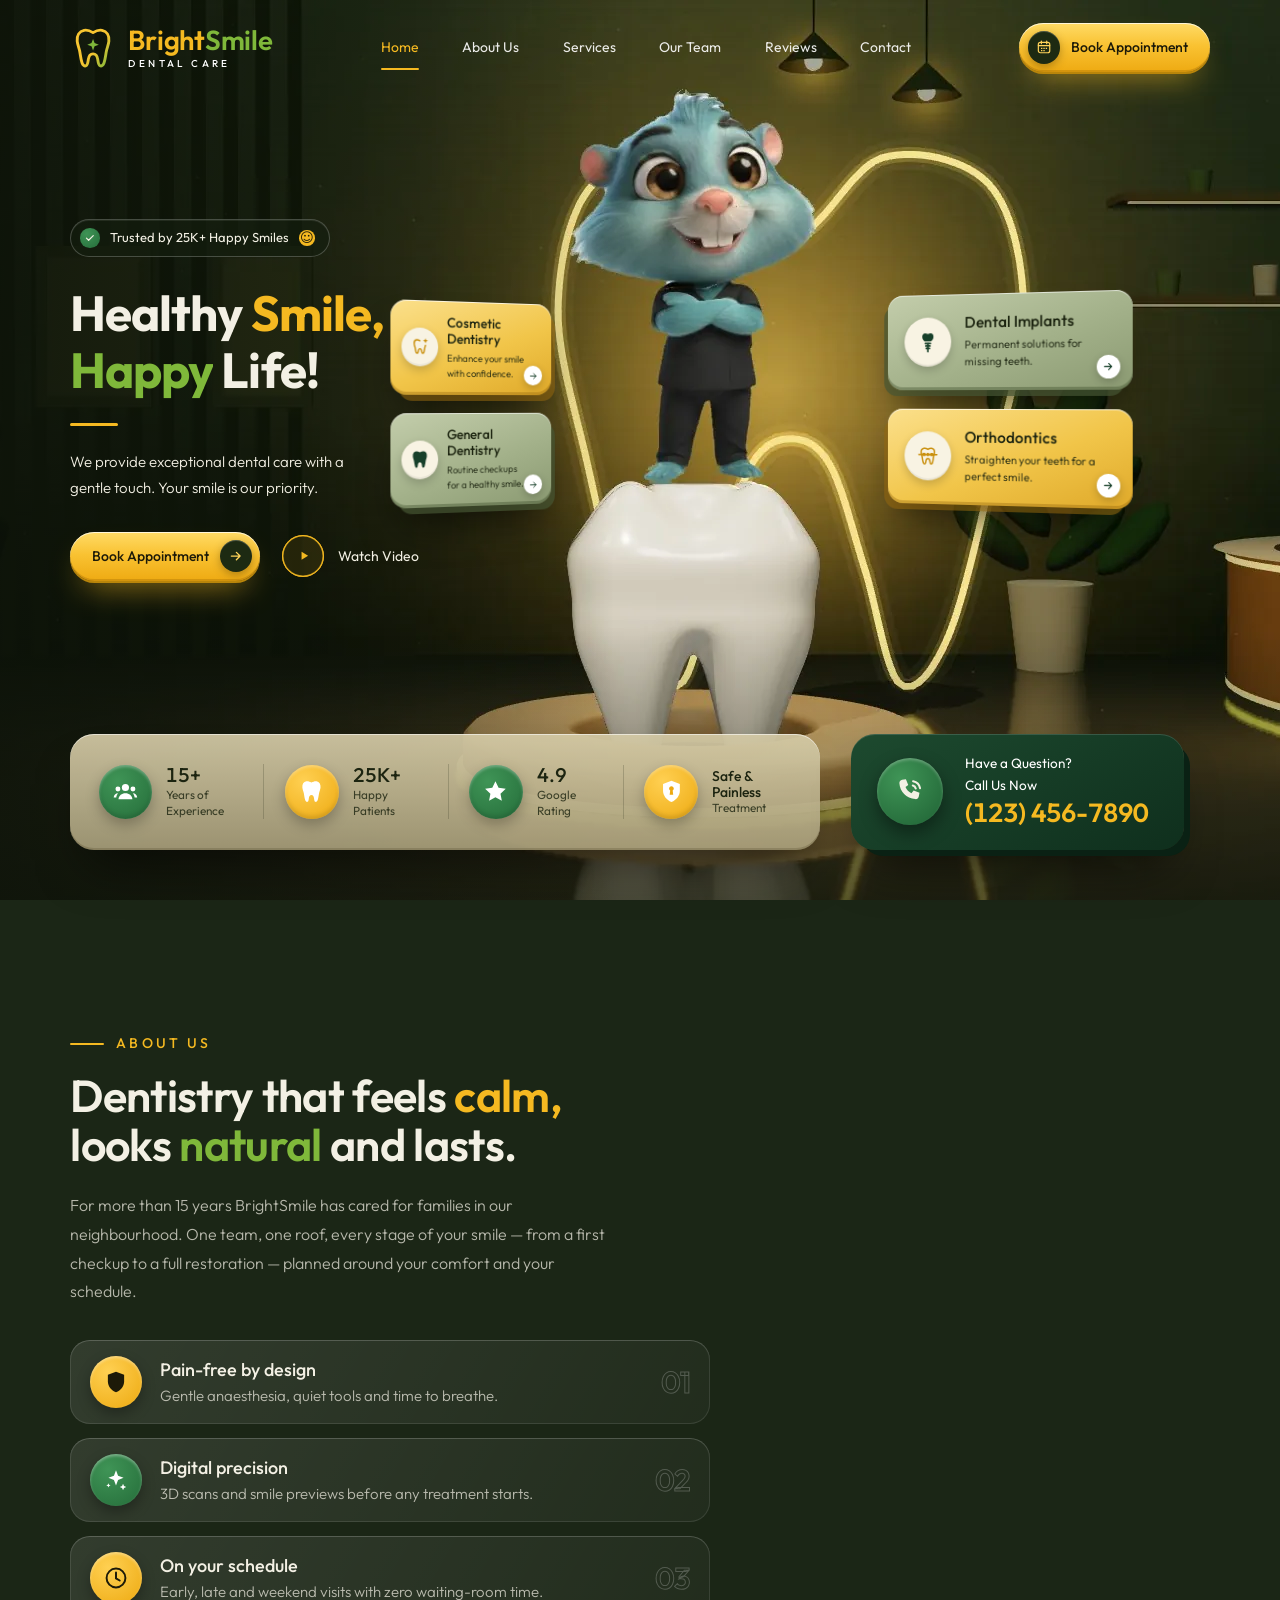
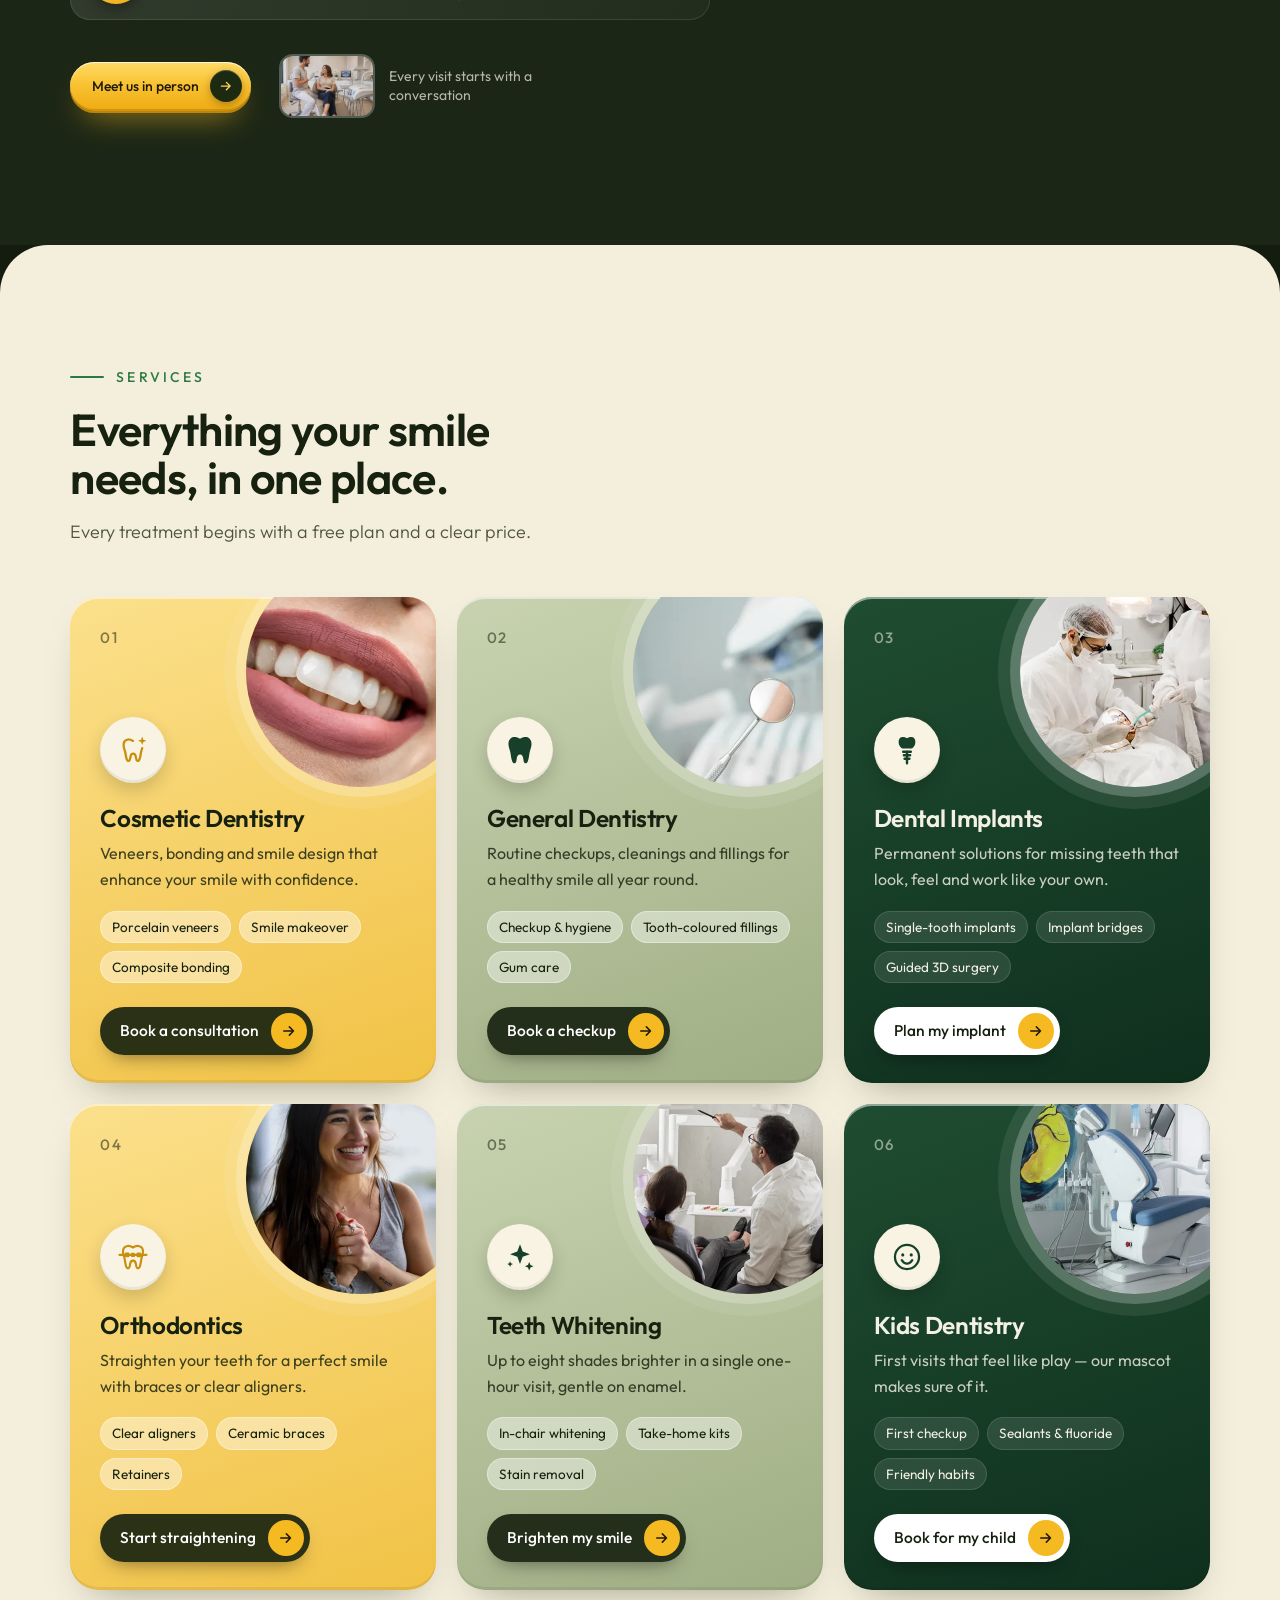
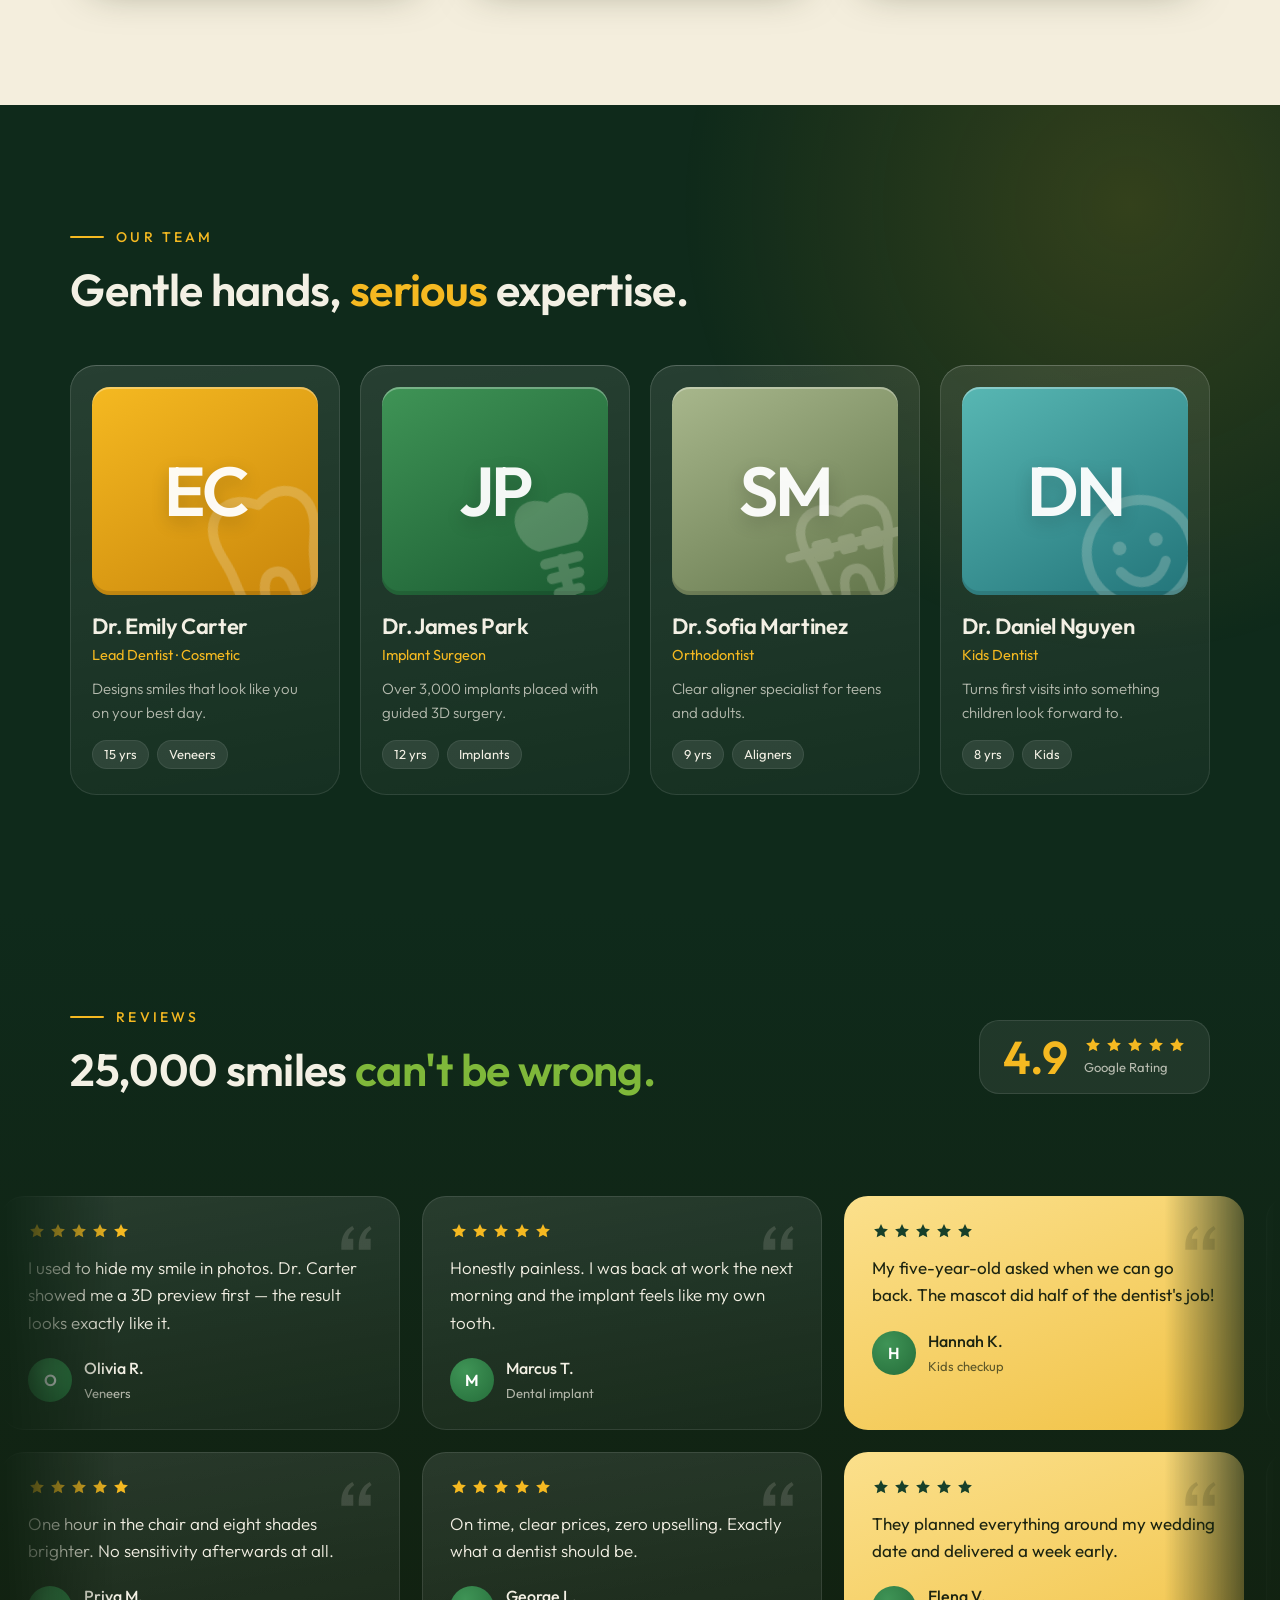
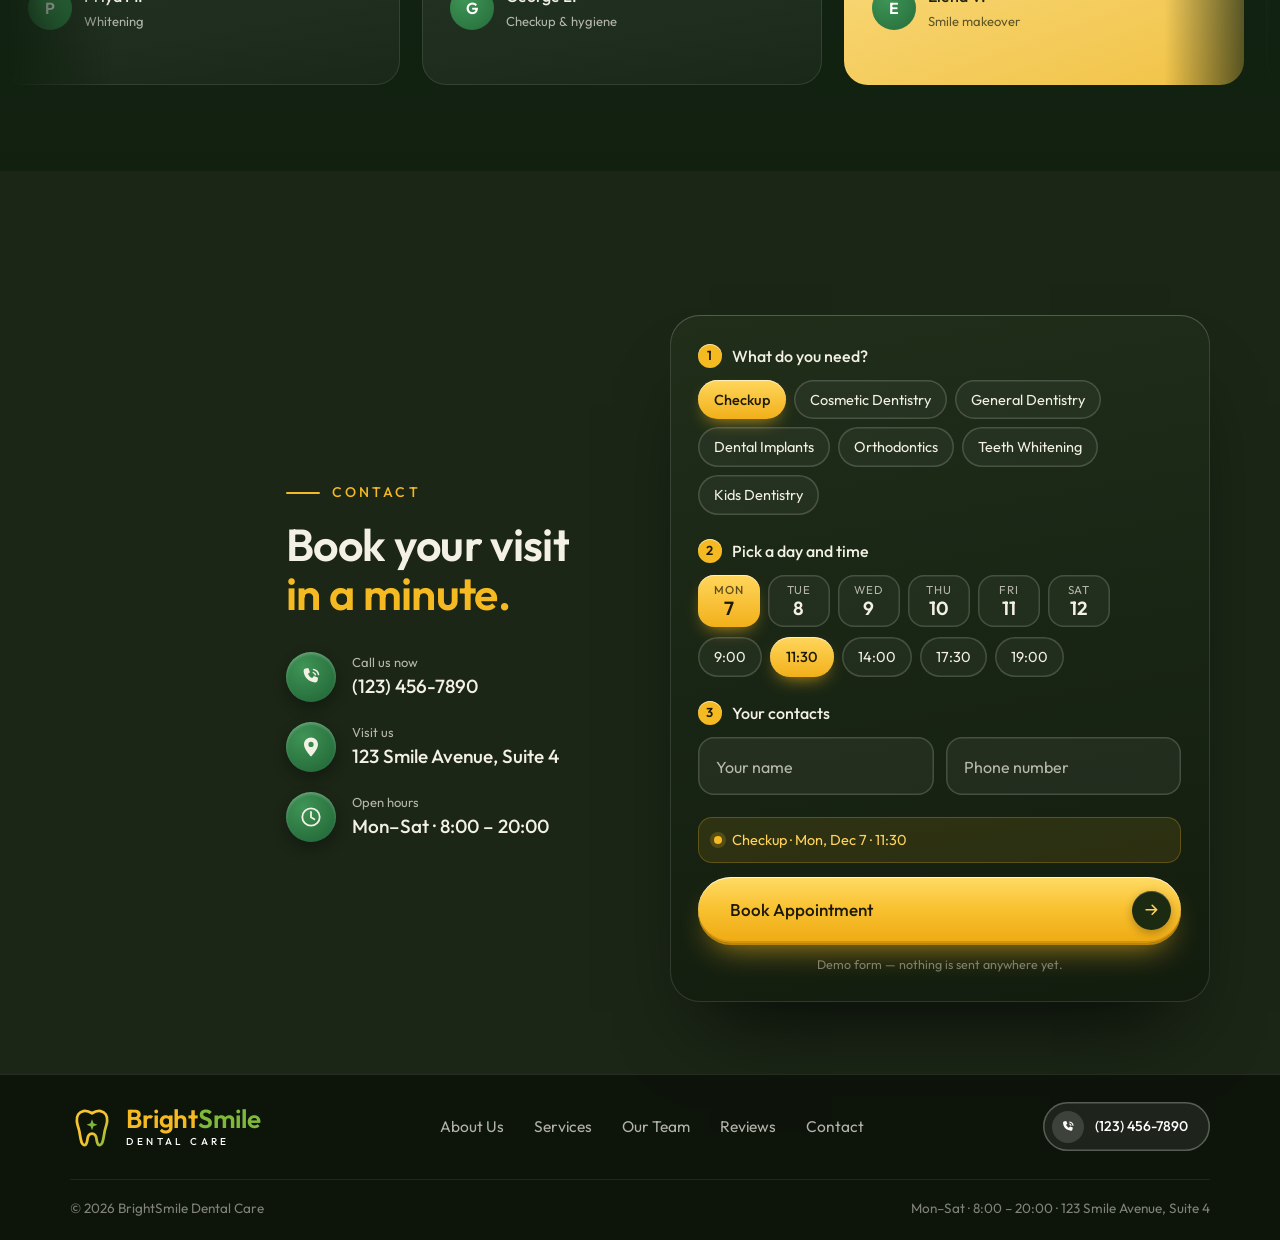
==== commit 1db8856a: "BrightSmile: хомяк Брайти по картинке клиента вместо прежнего персонажа Объёмная модель построена по" ====
--- a/brightsmile/index.html
+++ b/brightsmile/index.html
@@ -20,6 +20,8 @@
 <link rel="modulepreload" href="vendor/three/addons/loaders/GLTFLoader.js">
 <link rel="modulepreload" href="vendor/three/addons/utils/BufferGeometryUtils.js">
 <link rel="modulepreload" href="vendor/three/addons/environments/RoomEnvironment.js">
+<link rel="modulepreload" href="vendor/three/addons/libs/meshopt_decoder.module.js">
+<link rel="modulepreload" href="js/mascot-rig.js">
 <link rel="preload" href="models/mascot.glb" as="fetch" crossorigin>
 </head>
 <body>
